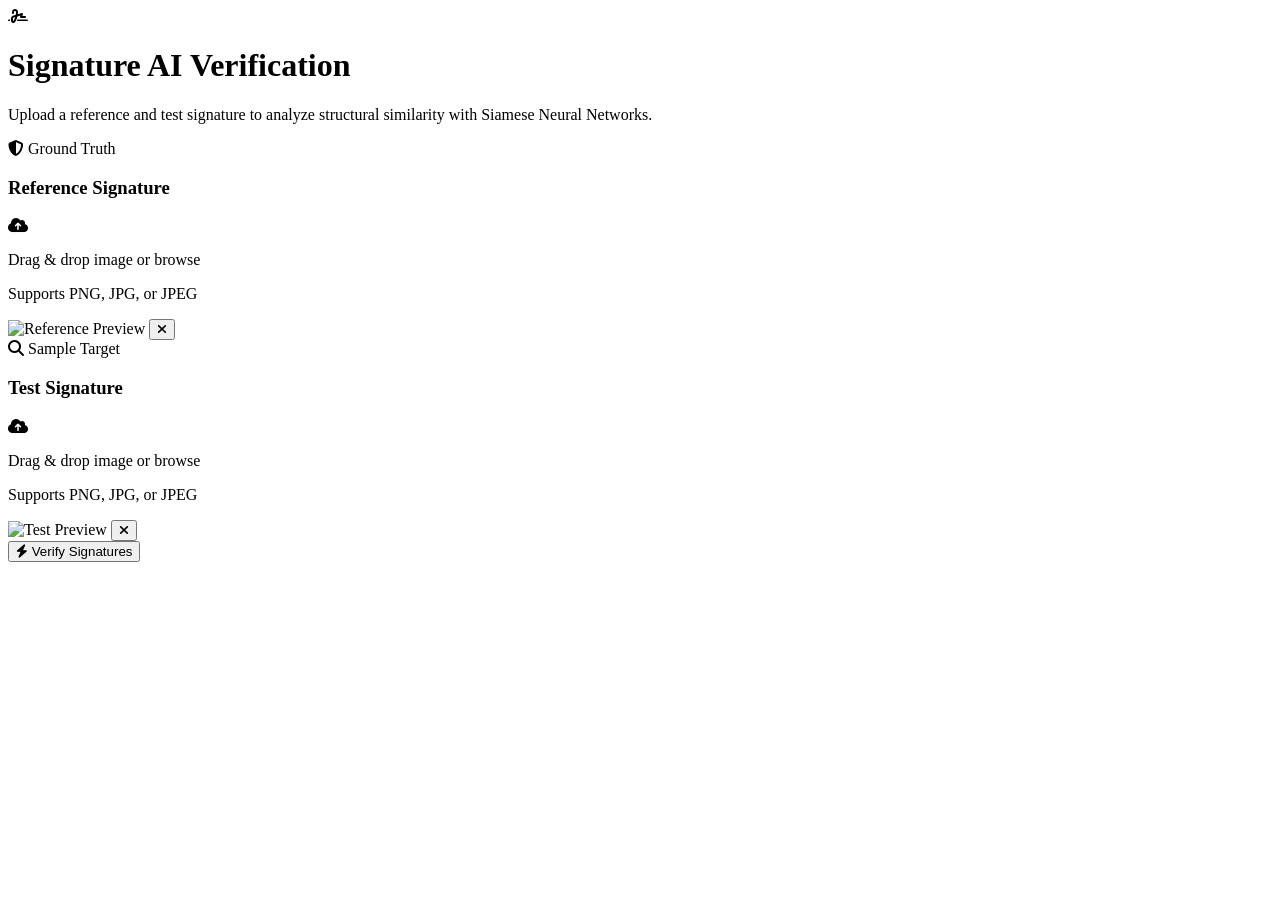
==== Templates/index.html @ 39251b21 "Initial clean commit without large model files" ====
<!DOCTYPE html>
<html lang="en">
<head>
    <meta charset="UTF-8">
    <meta name="viewport" content="width=device-width, initial-scale=1.0">
    <title>Signature Verification System</title>
    <!-- Modern Font: Plus Jakarta Sans -->
    <link href="https://fonts.googleapis.com/css2?family=Plus+Jakarta+Sans:wght@300;400;500;600;700&display=swap" rel="stylesheet">
    <!-- FontAwesome Icons -->
    <link rel="stylesheet" href="https://cdnjs.cloudflare.com/ajax/libs/font-awesome/6.4.0/css/all.min.css">
    <link rel="stylesheet" href="{{ url_for('static', filename='css/style.css') }}">
</head>
<body>
    <div class="bg-glow glow-1"></div>
    <div class="bg-glow glow-2"></div>

    <div class="container">
        <header class="app-header">
            <div class="logo-icon">
                <i class="fa-solid fa-signature"></i>
            </div>
            <h1>Signature AI Verification</h1>
            <p>Upload a reference and test signature to analyze structural similarity with Siamese Neural Networks.</p>
        </header>

        <form action="/verify" method="POST" enctype="multipart/form-data" class="upload-form" id="verifyForm">
            <div class="upload-grid">
                
                <!-- Box 1: Reference Signature -->
                <div class="upload-card">
                    <div class="card-header">
                        <span class="badge blue"><i class="fa-solid fa-shield-halved"></i> Ground Truth</span>
                        <h3>Reference Signature</h3>
                    </div>
                    <div class="drop-zone" id="dropRef">
                        <input type="file" id="refImg" name="ref_img" accept="image/*" required hidden>
                        <div class="drop-content" id="contentRef">
                            <i class="fa-solid fa-cloud-arrow-up upload-icon"></i>
                            <p class="primary-text">Drag & drop image or <span>browse</span></p>
                            <p class="secondary-text">Supports PNG, JPG, or JPEG</p>
                        </div>
                        <div class="preview-wrapper hidden" id="wrapperRef">
                            <img id="prevRef" class="preview-img" alt="Reference Preview">
                            <button type="button" class="btn-remove" onclick="removeImage(event, 'refImg', 'contentRef', 'wrapperRef')">
                                <i class="fa-solid fa-xmark"></i>
                            </button>
                        </div>
                    </div>
                </div>

                <!-- Box 2: Test Signature -->
                <div class="upload-card">
                    <div class="card-header">
                        <span class="badge purple"><i class="fa-solid fa-magnifying-glass"></i> Sample Target</span>
                        <h3>Test Signature</h3>
                    </div>
                    <div class="drop-zone" id="dropTest">
                        <input type="file" id="testImg" name="test_img" accept="image/*" required hidden>
                        <div class="drop-content" id="contentTest">
                            <i class="fa-solid fa-cloud-arrow-up upload-icon"></i>
                            <p class="primary-text">Drag & drop image or <span>browse</span></p>
                            <p class="secondary-text">Supports PNG, JPG, or JPEG</p>
                        </div>
                        <div class="preview-wrapper hidden" id="wrapperTest">
                            <img id="prevTest" class="preview-img" alt="Test Preview">
                            <button type="button" class="btn-remove" onclick="removeImage(event, 'testImg', 'contentTest', 'wrapperTest')">
                                <i class="fa-solid fa-xmark"></i>
                            </button>
                        </div>
                    </div>
                </div>

            </div>

            <div class="action-section">
                <button type="submit" class="btn-submit" id="submitBtn">
                    <span><i class="fa-solid fa-bolt"></i> Verify Signatures</span>
                </button>
            </div>
        </form>
    </div>

    <script>
        function setupInteractiveDrop(dropId, inputId, contentId, wrapperId, previewId) {
            const dropZone = document.getElementById(dropId);
            const input = document.getElementById(inputId);
            const content = document.getElementById(contentId);
            const wrapper = document.getElementById(wrapperId);
            const preview = document.getElementById(previewId);

            dropZone.addEventListener('click', () => input.click());

            ['dragenter', 'dragover'].forEach(eventName => {
                dropZone.addEventListener(eventName, (e) => {
                    e.preventDefault();
                    dropZone.classList.add('drag-active');
                });
            });

            ['dragleave', 'drop'].forEach(eventName => {
                dropZone.addEventListener(eventName, (e) => {
                    e.preventDefault();
                    dropZone.classList.remove('drag-active');
                });
            });

            dropZone.addEventListener('drop', (e) => {
                const dt = e.dataTransfer;
                const files = dt.files;
                if (files.length) {
                    input.files = files;
                    handleFileSelect(files[0], content, wrapper, preview);
                }
            });

            input.addEventListener('change', (e) => {
                if (e.target.files.length) {
                    handleFileSelect(e.target.files[0], content, wrapper, preview);
                }
            });
        }

        function handleFileSelect(file, content, wrapper, preview) {
            const reader = new FileReader();
            reader.onload = (e) => {
                preview.src = e.target.result;
                content.classList.add('hidden');
                wrapper.classList.remove('hidden');
            };
            reader.readAsDataURL(file);
        }

        function removeImage(event, inputId, contentId, wrapperId) {
            event.stopPropagation();
            document.getElementById(inputId).value = '';
            document.getElementById(contentId).classList.remove('hidden');
            document.getElementById(wrapperId).classList.add('hidden');
        }

        setupInteractiveDrop('dropRef', 'refImg', 'contentRef', 'wrapperRef', 'prevRef');
        setupInteractiveDrop('dropTest', 'testImg', 'contentTest', 'wrapperTest', 'prevTest');

        document.getElementById('verifyForm').addEventListener('submit', function() {
            const btn = document.getElementById('submitBtn');
            btn.innerHTML = '<span><i class="fa-solid fa-spinner fa-spin"></i> Processing Neural Embeddings...</span>';
            btn.classList.add('loading');
        });
    </script>
</body>
</html>
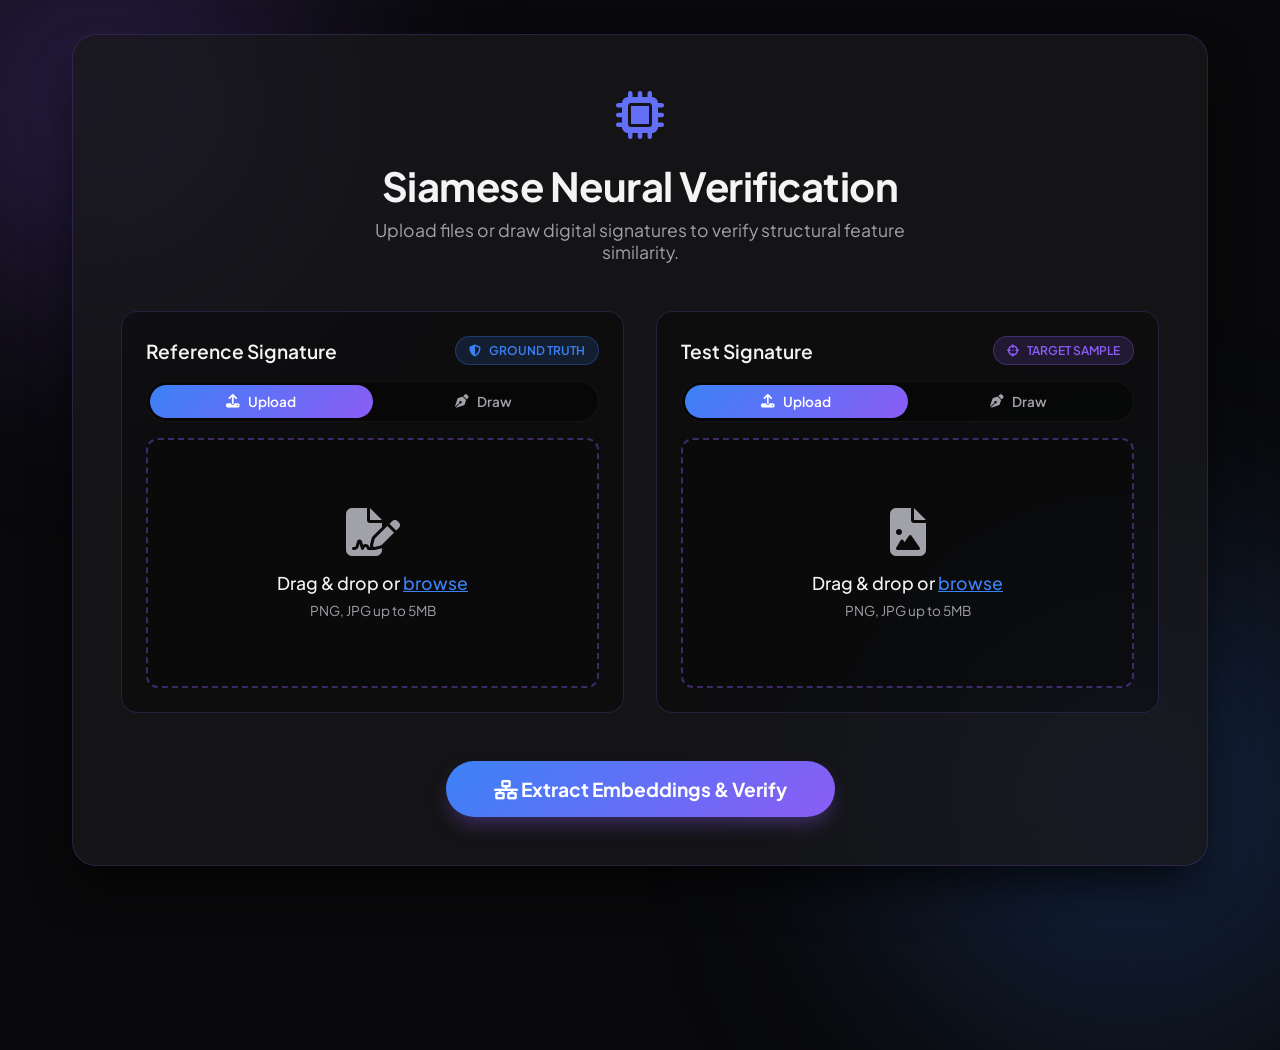
==== commit b354ec84: "Enhance verification result page and backend processing - Updated result page title and integrated P" ====
--- a/Templates/index.html
+++ b/Templates/index.html
@@ -3,84 +3,519 @@
 <head>
     <meta charset="UTF-8">
     <meta name="viewport" content="width=device-width, initial-scale=1.0">
-    <title>Signature Verification System</title>
+    <title>Siamese Signature AI</title>
+    
     <!-- Modern Font: Plus Jakarta Sans -->
+    <link rel="preconnect" href="https://fonts.googleapis.com">
+    <link rel="preconnect" href="https://fonts.gstatic.com" crossorigin>
     <link href="https://fonts.googleapis.com/css2?family=Plus+Jakarta+Sans:wght@300;400;500;600;700&display=swap" rel="stylesheet">
+    
     <!-- FontAwesome Icons -->
     <link rel="stylesheet" href="https://cdnjs.cloudflare.com/ajax/libs/font-awesome/6.4.0/css/all.min.css">
-    <link rel="stylesheet" href="{{ url_for('static', filename='css/style.css') }}">
+
+    <style>
+        :root {
+            --bg-color: #09090b;         
+            --panel-bg: rgba(24, 24, 27, 0.75); 
+            --border-color: rgba(139, 92, 246, 0.2); 
+            --text-main: #f4f4f5;
+            --text-muted: #a1a1aa;
+            --accent-blue: #3b82f6;      
+            --accent-purple: #8b5cf6;    
+            --success: #10b981;          
+            --danger: #ef4444;           
+        }
+
+        * {
+            margin: 0;
+            padding: 0;
+            box-sizing: border-box;
+            font-family: 'Plus Jakarta Sans', sans-serif;
+        }
+
+        body {
+            background-color: var(--bg-color);
+            color: var(--text-main);
+            min-height: 100vh;
+            display: flex;
+            align-items: center;
+            justify-content: center;
+            overflow-x: hidden;
+            position: relative;
+            padding: 2rem 0;
+        }
+
+        /* Animated Background Orbs */
+        .bg-glow {
+            position: absolute;
+            border-radius: 50%;
+            filter: blur(120px);
+            z-index: -1;
+            animation: float 10s infinite alternate;
+        }
+
+        .glow-1 {
+            width: 400px;
+            height: 400px;
+            background: rgba(139, 92, 246, 0.25);
+            top: -100px;
+            left: -100px;
+        }
+
+        .glow-2 {
+            width: 500px;
+            height: 500px;
+            background: rgba(59, 130, 246, 0.2);
+            bottom: -150px;
+            right: -100px;
+            animation-delay: -5s;
+        }
+
+        @keyframes float {
+            0% { transform: translate(0, 0); }
+            100% { transform: translate(50px, 50px); }
+        }
+
+        .container {
+            width: 100%;
+            max-width: 1200px;
+            padding: 0 2rem;
+            z-index: 1;
+        }
+
+        .app-wrapper {
+            background: var(--panel-bg);
+            backdrop-filter: blur(20px);
+            -webkit-backdrop-filter: blur(20px);
+            border: 1px solid var(--border-color);
+            border-radius: 24px;
+            padding: 3rem;
+            box-shadow: 0 25px 50px -12px rgba(0, 0, 0, 0.8);
+        }
+
+        .app-header {
+            text-align: center;
+            margin-bottom: 3rem;
+        }
+
+        .logo-icon {
+            font-size: 3rem;
+            background: linear-gradient(135deg, var(--accent-blue), var(--accent-purple));
+            -webkit-background-clip: text;
+            -webkit-text-fill-color: transparent;
+            margin-bottom: 1rem;
+        }
+
+        .app-header h1 {
+            font-size: 2.5rem;
+            font-weight: 700;
+            letter-spacing: -0.5px;
+            margin-bottom: 0.5rem;
+        }
+
+        .app-header p {
+            color: var(--text-muted);
+            font-size: 1.1rem;
+            max-width: 600px;
+            margin: 0 auto;
+        }
+
+        .upload-grid {
+            display: grid;
+            grid-template-columns: 1fr 1fr;
+            gap: 2rem;
+            margin-bottom: 3rem;
+        }
+
+        .upload-card {
+            background: rgba(0, 0, 0, 0.3);
+            border: 1px solid var(--border-color);
+            border-radius: 16px;
+            padding: 1.5rem;
+        }
+
+        .card-header {
+            display: flex;
+            align-items: center;
+            justify-content: space-between;
+            margin-bottom: 1rem;
+        }
+
+        .card-header h3 {
+            font-size: 1.2rem;
+            font-weight: 600;
+        }
+
+        /* Input Switcher Tabs */
+        .tab-switcher {
+            display: flex;
+            background: rgba(0, 0, 0, 0.4);
+            border: 1px solid rgba(255, 255, 255, 0.05);
+            border-radius: 30px;
+            padding: 3px;
+            margin-bottom: 1rem;
+        }
+
+        .tab-btn {
+            flex: 1;
+            background: transparent;
+            border: none;
+            color: var(--text-muted);
+            padding: 0.5rem;
+            font-size: 0.85rem;
+            font-weight: 600;
+            border-radius: 20px;
+            cursor: pointer;
+            transition: all 0.3s ease;
+            display: flex;
+            align-items: center;
+            justify-content: center;
+            gap: 0.5rem;
+        }
+
+        .tab-btn.active {
+            background: linear-gradient(135deg, var(--accent-blue), var(--accent-purple));
+            color: #ffffff;
+        }
+
+        .badge {
+            font-size: 0.75rem;
+            font-weight: 600;
+            padding: 0.4rem 0.8rem;
+            border-radius: 20px;
+            display: flex;
+            align-items: center;
+            gap: 0.5rem;
+            text-transform: uppercase;
+        }
+
+        .badge.blue {
+            background: rgba(59, 130, 246, 0.15);
+            color: var(--accent-blue);
+            border: 1px solid rgba(59, 130, 246, 0.3);
+        }
+
+        .badge.purple {
+            background: rgba(139, 92, 246, 0.15);
+            color: var(--accent-purple);
+            border: 1px solid rgba(139, 92, 246, 0.3);
+        }
+
+        /* Drag & Drop Zone */
+        .drop-zone {
+            border: 2px dashed rgba(139, 92, 246, 0.4);
+            border-radius: 12px;
+            height: 250px;
+            display: flex;
+            align-items: center;
+            justify-content: center;
+            text-align: center;
+            cursor: pointer;
+            transition: all 0.3s ease;
+            position: relative;
+            overflow: hidden;
+            background: rgba(0, 0, 0, 0.25);
+        }
+
+        .drop-zone:hover, .drop-zone.drag-active {
+            border-color: var(--accent-blue);
+            background: rgba(59, 130, 246, 0.05);
+        }
+
+        .drop-content {
+            padding: 2rem;
+        }
+
+        .upload-icon {
+            font-size: 3rem;
+            color: var(--text-muted);
+            margin-bottom: 1rem;
+        }
+
+        .primary-text {
+            font-size: 1.1rem;
+            font-weight: 500;
+            margin-bottom: 0.5rem;
+        }
+
+        .primary-text span {
+            color: var(--accent-blue);
+            text-decoration: underline;
+        }
+
+        .secondary-text {
+            font-size: 0.85rem;
+            color: var(--text-muted);
+        }
+
+        .preview-wrapper {
+            width: 100%;
+            height: 100%;
+            position: absolute;
+            top: 0;
+            left: 0;
+            background: rgba(24, 24, 27, 0.95);
+            display: flex;
+            align-items: center;
+            justify-content: center;
+            padding: 1rem;
+        }
+
+        .preview-img {
+            max-width: 100%;
+            max-height: 100%;
+            object-fit: contain;
+            border-radius: 8px;
+            filter: invert(0.9);
+        }
+
+        /* Drawing Canvas Section */
+        .canvas-container {
+            position: relative;
+            height: 250px;
+            border-radius: 12px;
+            overflow: hidden;
+            border: 1px solid var(--border-color);
+            background: #ffffff;
+        }
+
+        canvas {
+            width: 100%;
+            height: 100%;
+            cursor: crosshair;
+            touch-action: none;
+        }
+
+        .canvas-controls {
+            position: absolute;
+            bottom: 10px;
+            right: 10px;
+        }
+
+        .btn-clear {
+            background: rgba(239, 68, 68, 0.85);
+            color: white;
+            border: none;
+            padding: 0.4rem 0.8rem;
+            border-radius: 20px;
+            font-size: 0.75rem;
+            font-weight: 600;
+            cursor: pointer;
+            transition: all 0.2s ease;
+        }
+
+        .btn-clear:hover {
+            background: #ef4444;
+        }
+
+        .btn-remove {
+            position: absolute;
+            top: 10px;
+            right: 10px;
+            background: rgba(239, 68, 68, 0.2);
+            color: #f87171;
+            border: 1px solid rgba(239, 68, 68, 0.4);
+            width: 32px;
+            height: 32px;
+            border-radius: 50%;
+            display: flex;
+            align-items: center;
+            justify-content: center;
+            cursor: pointer;
+        }
+
+        .btn-remove:hover {
+            background: #ef4444;
+            color: white;
+        }
+
+        .action-section {
+            display: flex;
+            justify-content: center;
+        }
+
+        .btn-submit {
+            background: linear-gradient(135deg, var(--accent-blue), var(--accent-purple));
+            color: #ffffff;
+            border: none;
+            padding: 1rem 3rem;
+            font-size: 1.2rem;
+            font-weight: 700;
+            border-radius: 30px;
+            cursor: pointer;
+            display: flex;
+            align-items: center;
+            gap: 0.75rem;
+            transition: all 0.3s ease;
+            box-shadow: 0 10px 20px -5px rgba(139, 92, 246, 0.4);
+        }
+
+        .btn-submit:hover {
+            transform: translateY(-2px);
+            box-shadow: 0 15px 25px -5px rgba(139, 92, 246, 0.6);
+        }
+
+        .hidden {
+            display: none !important;
+        }
+
+        @media (max-width: 768px) {
+            .upload-grid {
+                grid-template-columns: 1fr;
+            }
+            .app-wrapper {
+                padding: 2rem 1.5rem;
+            }
+        }
+    </style>
 </head>
 <body>
     <div class="bg-glow glow-1"></div>
     <div class="bg-glow glow-2"></div>
 
     <div class="container">
-        <header class="app-header">
-            <div class="logo-icon">
-                <i class="fa-solid fa-signature"></i>
-            </div>
-            <h1>Signature AI Verification</h1>
-            <p>Upload a reference and test signature to analyze structural similarity with Siamese Neural Networks.</p>
-        </header>
-
-        <form action="/verify" method="POST" enctype="multipart/form-data" class="upload-form" id="verifyForm">
-            <div class="upload-grid">
+        <div class="app-wrapper">
+            <header class="app-header">
+                <div class="logo-icon">
+                    <i class="fa-solid fa-microchip"></i>
+                </div>
+                <h1>Siamese Neural Verification</h1>
+                <p>Upload files or draw digital signatures to verify structural feature similarity.</p>
+            </header>
+
+            <form action="/verify" method="POST" enctype="multipart/form-data" id="verifyForm">
                 
-                <!-- Box 1: Reference Signature -->
-                <div class="upload-card">
-                    <div class="card-header">
-                        <span class="badge blue"><i class="fa-solid fa-shield-halved"></i> Ground Truth</span>
-                        <h3>Reference Signature</h3>
+                <!-- Hidden inputs for canvas Base64 strings -->
+                <input type="hidden" name="ref_draw_data" id="refDrawData">
+                <input type="hidden" name="test_draw_data" id="testDrawData">
+                <input type="hidden" name="ref_mode" id="refMode" value="file">
+                <input type="hidden" name="test_mode" id="testMode" value="file">
+
+                <div class="upload-grid">
+                    
+                    <!-- Box 1: Reference Signature -->
+                    <div class="upload-card">
+                        <div class="card-header">
+                            <h3>Reference Signature</h3>
+                            <span class="badge blue"><i class="fa-solid fa-shield-halved"></i> Ground Truth</span>
+                        </div>
+
+                        <!-- Mode Switcher -->
+                        <div class="tab-switcher">
+                            <button type="button" class="tab-btn active" onclick="switchMode('ref', 'file')">
+                                <i class="fa-solid fa-upload"></i> Upload
+                            </button>
+                            <button type="button" class="tab-btn" onclick="switchMode('ref', 'draw')">
+                                <i class="fa-solid fa-pen-nib"></i> Draw
+                            </button>
+                        </div>
+
+                        <!-- File Input Panel -->
+                        <div class="drop-zone" id="dropRef">
+                            <input type="file" id="refImg" name="ref_img" accept="image/*" hidden>
+                            <div class="drop-content" id="contentRef">
+                                <i class="fa-solid fa-file-signature upload-icon"></i>
+                                <p class="primary-text">Drag & drop or <span>browse</span></p>
+                                <p class="secondary-text">PNG, JPG up to 5MB</p>
+                            </div>
+                            <div class="preview-wrapper hidden" id="wrapperRef">
+                                <img id="prevRef" class="preview-img" alt="Reference Preview">
+                                <button type="button" class="btn-remove" onclick="removeImage(event, 'refImg', 'contentRef', 'wrapperRef')">
+                                    <i class="fa-solid fa-xmark"></i>
+                                </button>
+                            </div>
+                        </div>
+
+                        <!-- Canvas Drawing Panel -->
+                        <div class="canvas-container hidden" id="canvasBoxRef">
+                            <canvas id="canvasRef"></canvas>
+                            <div class="canvas-controls">
+                                <button type="button" class="btn-clear" onclick="clearCanvas('canvasRef')">
+                                    <i class="fa-solid fa-eraser"></i> Clear
+                                </button>
+                            </div>
+                        </div>
                     </div>
-                    <div class="drop-zone" id="dropRef">
-                        <input type="file" id="refImg" name="ref_img" accept="image/*" required hidden>
-                        <div class="drop-content" id="contentRef">
-                            <i class="fa-solid fa-cloud-arrow-up upload-icon"></i>
-                            <p class="primary-text">Drag & drop image or <span>browse</span></p>
-                            <p class="secondary-text">Supports PNG, JPG, or JPEG</p>
-                        </div>
-                        <div class="preview-wrapper hidden" id="wrapperRef">
-                            <img id="prevRef" class="preview-img" alt="Reference Preview">
-                            <button type="button" class="btn-remove" onclick="removeImage(event, 'refImg', 'contentRef', 'wrapperRef')">
-                                <i class="fa-solid fa-xmark"></i>
+
+                    <!-- Box 2: Test Signature -->
+                    <div class="upload-card">
+                        <div class="card-header">
+                            <h3>Test Signature</h3>
+                            <span class="badge purple"><i class="fa-solid fa-crosshairs"></i> Target Sample</span>
+                        </div>
+
+                        <!-- Mode Switcher -->
+                        <div class="tab-switcher">
+                            <button type="button" class="tab-btn active" onclick="switchMode('test', 'file')">
+                                <i class="fa-solid fa-upload"></i> Upload
                             </button>
+                            <button type="button" class="tab-btn" onclick="switchMode('test', 'draw')">
+                                <i class="fa-solid fa-pen-nib"></i> Draw
+                            </button>
+                        </div>
+
+                        <!-- File Input Panel -->
+                        <div class="drop-zone" id="dropTest">
+                            <input type="file" id="testImg" name="test_img" accept="image/*" hidden>
+                            <div class="drop-content" id="contentTest">
+                                <i class="fa-solid fa-file-image upload-icon"></i>
+                                <p class="primary-text">Drag & drop or <span>browse</span></p>
+                                <p class="secondary-text">PNG, JPG up to 5MB</p>
+                            </div>
+                            <div class="preview-wrapper hidden" id="wrapperTest">
+                                <img id="prevTest" class="preview-img" alt="Test Preview">
+                                <button type="button" class="btn-remove" onclick="removeImage(event, 'testImg', 'contentTest', 'wrapperTest')">
+                                    <i class="fa-solid fa-xmark"></i>
+                                </button>
+                            </div>
+                        </div>
+
+                        <!-- Canvas Drawing Panel -->
+                        <div class="canvas-container hidden" id="canvasBoxTest">
+                            <canvas id="canvasTest"></canvas>
+                            <div class="canvas-controls">
+                                <button type="button" class="btn-clear" onclick="clearCanvas('canvasTest')">
+                                    <i class="fa-solid fa-eraser"></i> Clear
+                                </button>
+                            </div>
                         </div>
                     </div>
+
                 </div>
 
-                <!-- Box 2: Test Signature -->
-                <div class="upload-card">
-                    <div class="card-header">
-                        <span class="badge purple"><i class="fa-solid fa-magnifying-glass"></i> Sample Target</span>
-                        <h3>Test Signature</h3>
-                    </div>
-                    <div class="drop-zone" id="dropTest">
-                        <input type="file" id="testImg" name="test_img" accept="image/*" required hidden>
-                        <div class="drop-content" id="contentTest">
-                            <i class="fa-solid fa-cloud-arrow-up upload-icon"></i>
-                            <p class="primary-text">Drag & drop image or <span>browse</span></p>
-                            <p class="secondary-text">Supports PNG, JPG, or JPEG</p>
-                        </div>
-                        <div class="preview-wrapper hidden" id="wrapperTest">
-                            <img id="prevTest" class="preview-img" alt="Test Preview">
-                            <button type="button" class="btn-remove" onclick="removeImage(event, 'testImg', 'contentTest', 'wrapperTest')">
-                                <i class="fa-solid fa-xmark"></i>
-                            </button>
-                        </div>
-                    </div>
+                <div class="action-section">
+                    <button type="submit" class="btn-submit" id="submitBtn">
+                        <span><i class="fa-solid fa-network-wired"></i> Extract Embeddings & Verify</span>
+                    </button>
                 </div>
-
-            </div>
-
-            <div class="action-section">
-                <button type="submit" class="btn-submit" id="submitBtn">
-                    <span><i class="fa-solid fa-bolt"></i> Verify Signatures</span>
-                </button>
-            </div>
-        </form>
+            </form>
+        </div>
     </div>
 
     <script>
+        // Tab Switcher (Upload vs Draw)
+        function switchMode(target, mode) {
+            const dropZone = document.getElementById(target === 'ref' ? 'dropRef' : 'dropTest');
+            const canvasBox = document.getElementById(target === 'ref' ? 'canvasBoxRef' : 'canvasBoxTest');
+            const modeInput = document.getElementById(target === 'ref' ? 'refMode' : 'testMode');
+            const btns = event.target.closest('.tab-switcher').querySelectorAll('.tab-btn');
+
+            btns.forEach(b => b.classList.remove('active'));
+            event.target.closest('.tab-btn').classList.add('active');
+
+            modeInput.value = mode;
+
+            if (mode === 'draw') {
+                dropZone.classList.add('hidden');
+                canvasBox.classList.remove('hidden');
+                initCanvas(target === 'ref' ? 'canvasRef' : 'canvasTest');
+            } else {
+                dropZone.classList.remove('hidden');
+                canvasBox.classList.add('hidden');
+            }
+        }
+
+        // Setup File Uploads
         function setupInteractiveDrop(dropId, inputId, contentId, wrapperId, previewId) {
             const dropZone = document.getElementById(dropId);
             const input = document.getElementById(inputId);
@@ -88,25 +523,27 @@
             const wrapper = document.getElementById(wrapperId);
             const preview = document.getElementById(previewId);
 
-            dropZone.addEventListener('click', () => input.click());
-
-            ['dragenter', 'dragover'].forEach(eventName => {
-                dropZone.addEventListener(eventName, (e) => {
+            dropZone.addEventListener('click', (e) => {
+                if(e.target.closest('.btn-remove')) return;
+                input.click();
+            });
+
+            ['dragenter', 'dragover'].forEach(evt => {
+                dropZone.addEventListener(evt, (e) => {
                     e.preventDefault();
                     dropZone.classList.add('drag-active');
                 });
             });
 
-            ['dragleave', 'drop'].forEach(eventName => {
-                dropZone.addEventListener(eventName, (e) => {
+            ['dragleave', 'drop'].forEach(evt => {
+                dropZone.addEventListener(evt, (e) => {
                     e.preventDefault();
                     dropZone.classList.remove('drag-active');
                 });
             });
 
             dropZone.addEventListener('drop', (e) => {
-                const dt = e.dataTransfer;
-                const files = dt.files;
+                const files = e.dataTransfer.files;
                 if (files.length) {
                     input.files = files;
                     handleFileSelect(files[0], content, wrapper, preview);
@@ -140,9 +577,94 @@
         setupInteractiveDrop('dropRef', 'refImg', 'contentRef', 'wrapperRef', 'prevRef');
         setupInteractiveDrop('dropTest', 'testImg', 'contentTest', 'wrapperTest', 'prevTest');
 
-        document.getElementById('verifyForm').addEventListener('submit', function() {
+        // Canvas Drawing Engine
+        const canvases = {};
+
+        function initCanvas(canvasId) {
+            if (canvases[canvasId]?.initialized) return;
+
+            const canvas = document.getElementById(canvasId);
+            const ctx = canvas.getContext('2d');
+            
+            // Set internal drawing dimensions
+            canvas.width = canvas.parentElement.clientWidth;
+            canvas.height = canvas.parentElement.clientHeight;
+
+            // Fill background with solid white for signature contrast
+            ctx.fillStyle = '#ffffff';
+            ctx.fillRect(0, 0, canvas.width, canvas.height);
+
+            ctx.lineWidth = 4;
+            ctx.lineCap = 'round';
+            ctx.lineJoin = 'round';
+            ctx.strokeStyle = '#000000'; // Dark stroke ink
+
+            let drawing = false;
+
+            function getPos(e) {
+                const rect = canvas.getBoundingClientRect();
+                const clientX = e.touches ? e.touches[0].clientX : e.clientX;
+                const clientY = e.touches ? e.touches[0].clientY : e.clientY;
+                return {
+                    x: clientX - rect.left,
+                    y: clientY - rect.top
+                };
+            }
+
+            function startDraw(e) {
+                drawing = true;
+                const pos = getPos(e);
+                ctx.beginPath();
+                ctx.moveTo(pos.x, pos.y);
+            }
+
+            function draw(e) {
+                if (!drawing) return;
+                e.preventDefault();
+                const pos = getPos(e);
+                ctx.lineTo(pos.x, pos.y);
+                ctx.stroke();
+            }
+
+            function stopDraw() {
+                drawing = false;
+            }
+
+            canvas.addEventListener('mousedown', startDraw);
+            canvas.addEventListener('mousemove', draw);
+            canvas.addEventListener('mouseup', stopDraw);
+            canvas.addEventListener('mouseleave', stopDraw);
+
+            canvas.addEventListener('touchstart', startDraw);
+            canvas.addEventListener('touchmove', draw);
+            canvas.addEventListener('touchend', stopDraw);
+
+            canvases[canvasId] = { canvas, ctx, initialized: true };
+        }
+
+        function clearCanvas(canvasId) {
+            const obj = canvases[canvasId];
+            if (obj) {
+                obj.ctx.fillStyle = '#ffffff';
+                obj.ctx.fillRect(0, 0, obj.canvas.width, obj.canvas.height);
+            }
+        }
+
+        // Form Submit Handler
+        document.getElementById('verifyForm').addEventListener('submit', function(e) {
+            const refMode = document.getElementById('refMode').value;
+            const testMode = document.getElementById('testMode').value;
+
+            // Save Canvas Base64 string if in draw mode
+            if (refMode === 'draw' && canvases['canvasRef']) {
+                document.getElementById('refDrawData').value = canvases['canvasRef'].canvas.toDataURL('image/png');
+            }
+            if (testMode === 'draw' && canvases['canvasTest']) {
+                document.getElementById('testDrawData').value = canvases['canvasTest'].canvas.toDataURL('image/png');
+            }
+
             const btn = document.getElementById('submitBtn');
-            btn.innerHTML = '<span><i class="fa-solid fa-spinner fa-spin"></i> Processing Neural Embeddings...</span>';
+            btn.innerHTML = '<span><i class="fa-solid fa-spinner fa-spin"></i> Processing Neural Layers...</span>';
             btn.classList.add('loading');
         });
     </script>
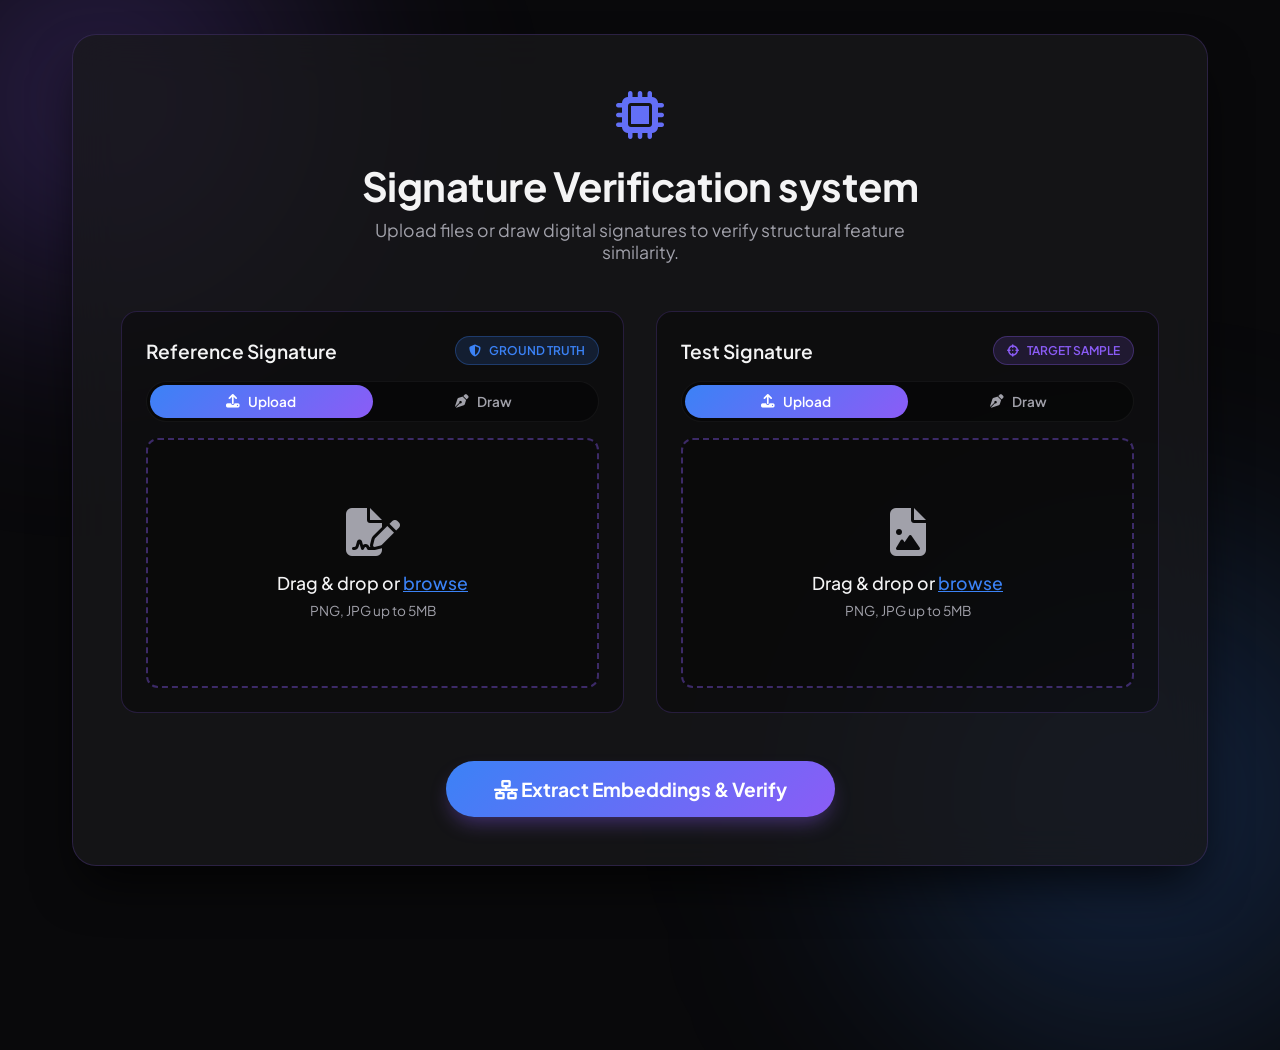
==== commit fcf6354c: "Refactor title and header in index.html; enhance image processing functions in app.py for improved s" ====
--- a/Templates/index.html
+++ b/Templates/index.html
@@ -3,7 +3,7 @@
 <head>
     <meta charset="UTF-8">
     <meta name="viewport" content="width=device-width, initial-scale=1.0">
-    <title>Siamese Signature AI</title>
+    <title>Signature Verification</title>
     
     <!-- Modern Font: Plus Jakarta Sans -->
     <link rel="preconnect" href="https://fonts.googleapis.com">
@@ -379,7 +379,7 @@
                 <div class="logo-icon">
                     <i class="fa-solid fa-microchip"></i>
                 </div>
-                <h1>Siamese Neural Verification</h1>
+                <h1>Signature Verification system</h1>
                 <p>Upload files or draw digital signatures to verify structural feature similarity.</p>
             </header>
 
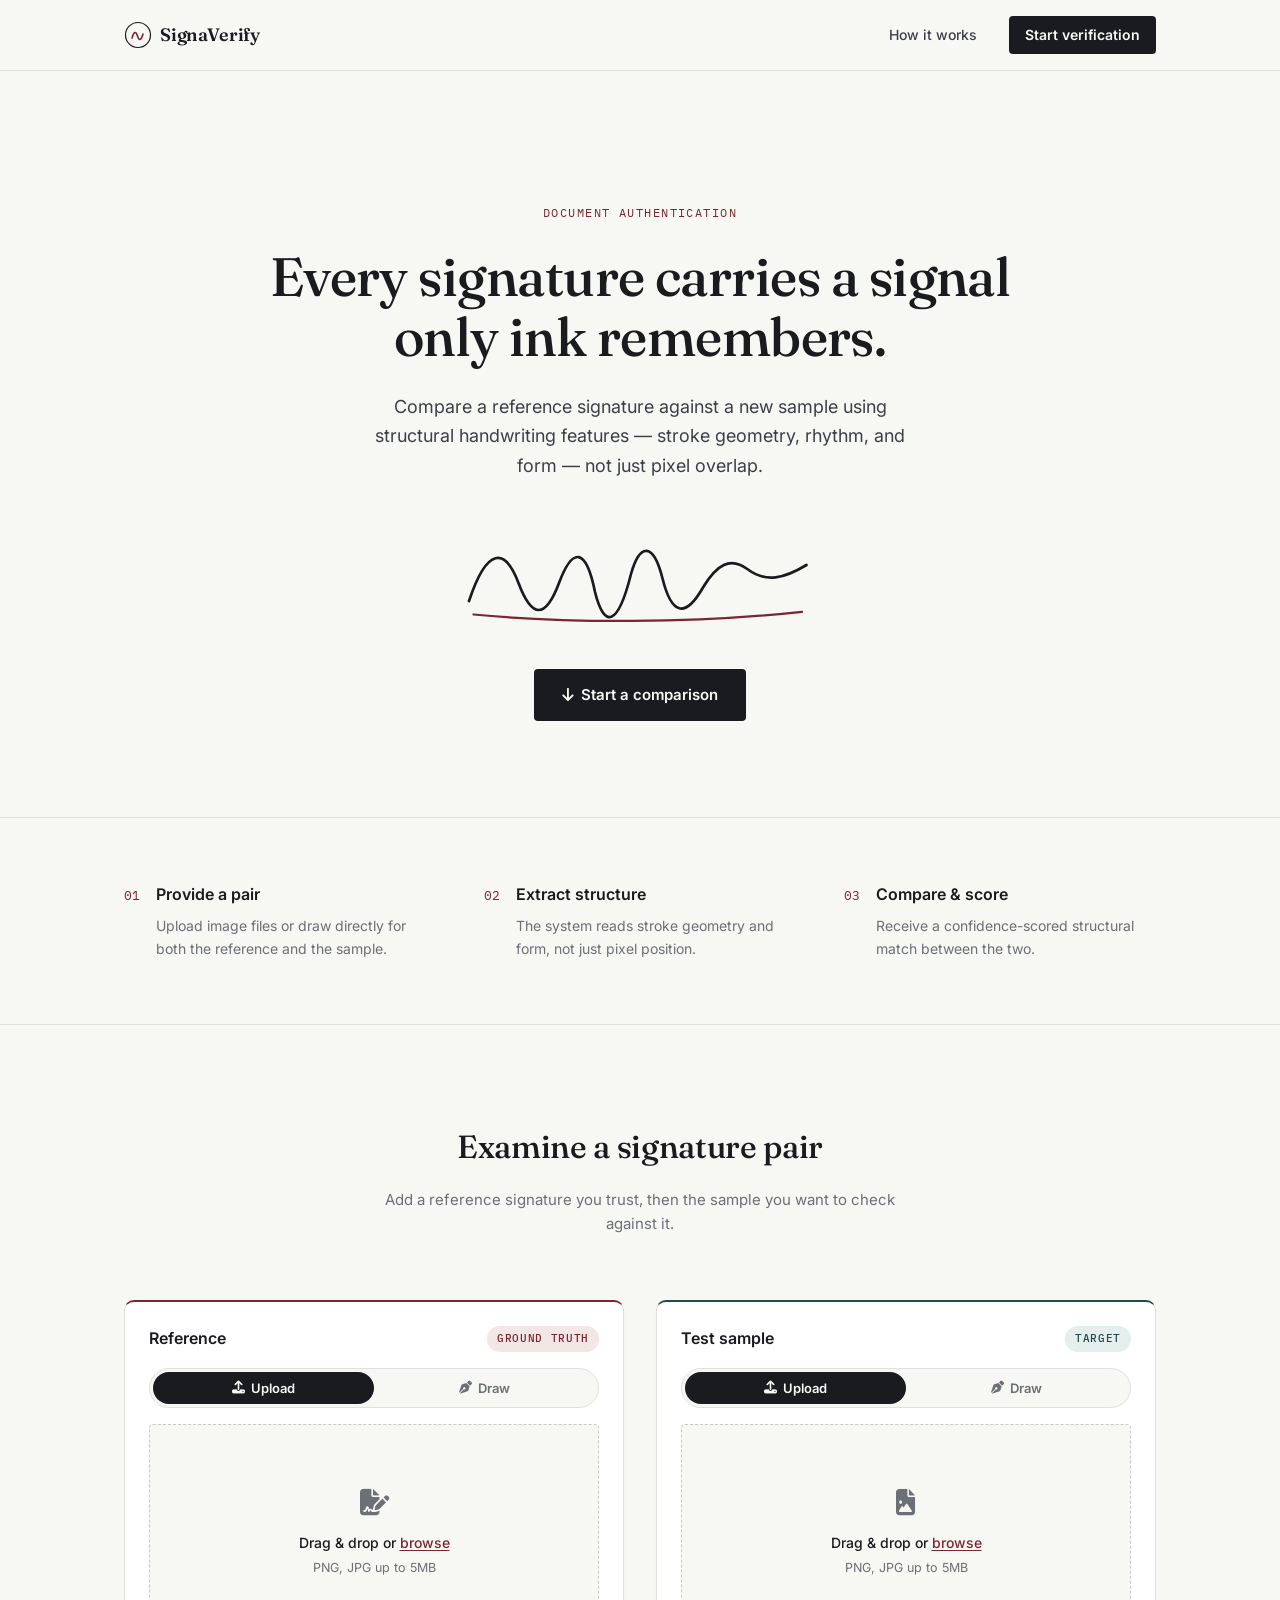
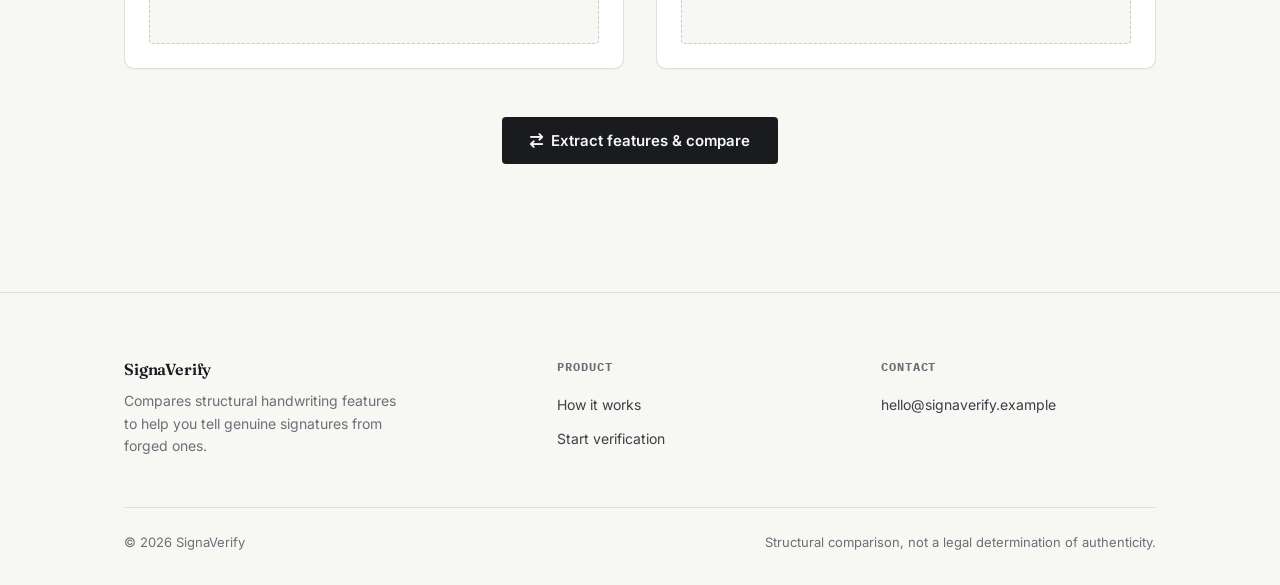
==== commit dd390004: "Refactor result page layout and styles for SignaVerify; update branding, metrics display, and compar" ====
--- a/Templates/index.html
+++ b/Templates/index.html
@@ -1,672 +1,851 @@
 <!DOCTYPE html>
 <html lang="en">
 <head>
-    <meta charset="UTF-8">
-    <meta name="viewport" content="width=device-width, initial-scale=1.0">
-    <title>Signature Verification</title>
-    
-    <!-- Modern Font: Plus Jakarta Sans -->
-    <link rel="preconnect" href="https://fonts.googleapis.com">
-    <link rel="preconnect" href="https://fonts.gstatic.com" crossorigin>
-    <link href="https://fonts.googleapis.com/css2?family=Plus+Jakarta+Sans:wght@300;400;500;600;700&display=swap" rel="stylesheet">
-    
-    <!-- FontAwesome Icons -->
-    <link rel="stylesheet" href="https://cdnjs.cloudflare.com/ajax/libs/font-awesome/6.4.0/css/all.min.css">
-
-    <style>
-        :root {
-            --bg-color: #09090b;         
-            --panel-bg: rgba(24, 24, 27, 0.75); 
-            --border-color: rgba(139, 92, 246, 0.2); 
-            --text-main: #f4f4f5;
-            --text-muted: #a1a1aa;
-            --accent-blue: #3b82f6;      
-            --accent-purple: #8b5cf6;    
-            --success: #10b981;          
-            --danger: #ef4444;           
-        }
-
-        * {
-            margin: 0;
-            padding: 0;
-            box-sizing: border-box;
-            font-family: 'Plus Jakarta Sans', sans-serif;
-        }
-
-        body {
-            background-color: var(--bg-color);
-            color: var(--text-main);
-            min-height: 100vh;
-            display: flex;
-            align-items: center;
-            justify-content: center;
-            overflow-x: hidden;
-            position: relative;
-            padding: 2rem 0;
-        }
-
-        /* Animated Background Orbs */
-        .bg-glow {
-            position: absolute;
-            border-radius: 50%;
-            filter: blur(120px);
-            z-index: -1;
-            animation: float 10s infinite alternate;
-        }
-
-        .glow-1 {
-            width: 400px;
-            height: 400px;
-            background: rgba(139, 92, 246, 0.25);
-            top: -100px;
-            left: -100px;
-        }
-
-        .glow-2 {
-            width: 500px;
-            height: 500px;
-            background: rgba(59, 130, 246, 0.2);
-            bottom: -150px;
-            right: -100px;
-            animation-delay: -5s;
-        }
-
-        @keyframes float {
-            0% { transform: translate(0, 0); }
-            100% { transform: translate(50px, 50px); }
-        }
-
-        .container {
-            width: 100%;
-            max-width: 1200px;
-            padding: 0 2rem;
-            z-index: 1;
-        }
-
-        .app-wrapper {
-            background: var(--panel-bg);
-            backdrop-filter: blur(20px);
-            -webkit-backdrop-filter: blur(20px);
-            border: 1px solid var(--border-color);
-            border-radius: 24px;
-            padding: 3rem;
-            box-shadow: 0 25px 50px -12px rgba(0, 0, 0, 0.8);
-        }
-
-        .app-header {
-            text-align: center;
-            margin-bottom: 3rem;
-        }
-
-        .logo-icon {
-            font-size: 3rem;
-            background: linear-gradient(135deg, var(--accent-blue), var(--accent-purple));
-            -webkit-background-clip: text;
-            -webkit-text-fill-color: transparent;
-            margin-bottom: 1rem;
-        }
-
-        .app-header h1 {
-            font-size: 2.5rem;
-            font-weight: 700;
-            letter-spacing: -0.5px;
-            margin-bottom: 0.5rem;
-        }
-
-        .app-header p {
-            color: var(--text-muted);
-            font-size: 1.1rem;
-            max-width: 600px;
-            margin: 0 auto;
-        }
-
-        .upload-grid {
-            display: grid;
-            grid-template-columns: 1fr 1fr;
-            gap: 2rem;
-            margin-bottom: 3rem;
-        }
-
-        .upload-card {
-            background: rgba(0, 0, 0, 0.3);
-            border: 1px solid var(--border-color);
-            border-radius: 16px;
-            padding: 1.5rem;
-        }
-
-        .card-header {
-            display: flex;
-            align-items: center;
-            justify-content: space-between;
-            margin-bottom: 1rem;
-        }
-
-        .card-header h3 {
-            font-size: 1.2rem;
-            font-weight: 600;
-        }
-
-        /* Input Switcher Tabs */
-        .tab-switcher {
-            display: flex;
-            background: rgba(0, 0, 0, 0.4);
-            border: 1px solid rgba(255, 255, 255, 0.05);
-            border-radius: 30px;
-            padding: 3px;
-            margin-bottom: 1rem;
-        }
-
-        .tab-btn {
-            flex: 1;
-            background: transparent;
-            border: none;
-            color: var(--text-muted);
-            padding: 0.5rem;
-            font-size: 0.85rem;
-            font-weight: 600;
-            border-radius: 20px;
-            cursor: pointer;
-            transition: all 0.3s ease;
-            display: flex;
-            align-items: center;
-            justify-content: center;
-            gap: 0.5rem;
-        }
-
-        .tab-btn.active {
-            background: linear-gradient(135deg, var(--accent-blue), var(--accent-purple));
-            color: #ffffff;
-        }
-
-        .badge {
-            font-size: 0.75rem;
-            font-weight: 600;
-            padding: 0.4rem 0.8rem;
-            border-radius: 20px;
-            display: flex;
-            align-items: center;
-            gap: 0.5rem;
-            text-transform: uppercase;
-        }
-
-        .badge.blue {
-            background: rgba(59, 130, 246, 0.15);
-            color: var(--accent-blue);
-            border: 1px solid rgba(59, 130, 246, 0.3);
-        }
-
-        .badge.purple {
-            background: rgba(139, 92, 246, 0.15);
-            color: var(--accent-purple);
-            border: 1px solid rgba(139, 92, 246, 0.3);
-        }
-
-        /* Drag & Drop Zone */
-        .drop-zone {
-            border: 2px dashed rgba(139, 92, 246, 0.4);
-            border-radius: 12px;
-            height: 250px;
-            display: flex;
-            align-items: center;
-            justify-content: center;
-            text-align: center;
-            cursor: pointer;
-            transition: all 0.3s ease;
-            position: relative;
-            overflow: hidden;
-            background: rgba(0, 0, 0, 0.25);
-        }
-
-        .drop-zone:hover, .drop-zone.drag-active {
-            border-color: var(--accent-blue);
-            background: rgba(59, 130, 246, 0.05);
-        }
-
-        .drop-content {
-            padding: 2rem;
-        }
-
-        .upload-icon {
-            font-size: 3rem;
-            color: var(--text-muted);
-            margin-bottom: 1rem;
-        }
-
-        .primary-text {
-            font-size: 1.1rem;
-            font-weight: 500;
-            margin-bottom: 0.5rem;
-        }
-
-        .primary-text span {
-            color: var(--accent-blue);
-            text-decoration: underline;
-        }
-
-        .secondary-text {
-            font-size: 0.85rem;
-            color: var(--text-muted);
-        }
-
-        .preview-wrapper {
-            width: 100%;
-            height: 100%;
-            position: absolute;
-            top: 0;
-            left: 0;
-            background: rgba(24, 24, 27, 0.95);
-            display: flex;
-            align-items: center;
-            justify-content: center;
-            padding: 1rem;
-        }
-
-        .preview-img {
-            max-width: 100%;
-            max-height: 100%;
-            object-fit: contain;
-            border-radius: 8px;
-            filter: invert(0.9);
-        }
-
-        /* Drawing Canvas Section */
-        .canvas-container {
-            position: relative;
-            height: 250px;
-            border-radius: 12px;
-            overflow: hidden;
-            border: 1px solid var(--border-color);
-            background: #ffffff;
-        }
-
-        canvas {
-            width: 100%;
-            height: 100%;
-            cursor: crosshair;
-            touch-action: none;
-        }
-
-        .canvas-controls {
-            position: absolute;
-            bottom: 10px;
-            right: 10px;
-        }
-
-        .btn-clear {
-            background: rgba(239, 68, 68, 0.85);
-            color: white;
-            border: none;
-            padding: 0.4rem 0.8rem;
-            border-radius: 20px;
-            font-size: 0.75rem;
-            font-weight: 600;
-            cursor: pointer;
-            transition: all 0.2s ease;
-        }
-
-        .btn-clear:hover {
-            background: #ef4444;
-        }
-
-        .btn-remove {
-            position: absolute;
-            top: 10px;
-            right: 10px;
-            background: rgba(239, 68, 68, 0.2);
-            color: #f87171;
-            border: 1px solid rgba(239, 68, 68, 0.4);
-            width: 32px;
-            height: 32px;
-            border-radius: 50%;
-            display: flex;
-            align-items: center;
-            justify-content: center;
-            cursor: pointer;
-        }
-
-        .btn-remove:hover {
-            background: #ef4444;
-            color: white;
-        }
-
-        .action-section {
-            display: flex;
-            justify-content: center;
-        }
-
-        .btn-submit {
-            background: linear-gradient(135deg, var(--accent-blue), var(--accent-purple));
-            color: #ffffff;
-            border: none;
-            padding: 1rem 3rem;
-            font-size: 1.2rem;
-            font-weight: 700;
-            border-radius: 30px;
-            cursor: pointer;
-            display: flex;
-            align-items: center;
-            gap: 0.75rem;
-            transition: all 0.3s ease;
-            box-shadow: 0 10px 20px -5px rgba(139, 92, 246, 0.4);
-        }
-
-        .btn-submit:hover {
-            transform: translateY(-2px);
-            box-shadow: 0 15px 25px -5px rgba(139, 92, 246, 0.6);
-        }
-
-        .hidden {
-            display: none !important;
-        }
-
-        @media (max-width: 768px) {
-            .upload-grid {
-                grid-template-columns: 1fr;
-            }
-            .app-wrapper {
-                padding: 2rem 1.5rem;
-            }
-        }
-    </style>
+<meta charset="UTF-8">
+<meta name="viewport" content="width=device-width, initial-scale=1.0">
+<title>SignaVerify — Signature Verification</title>
+<meta name="description" content="Compare a reference signature against a new sample using structural handwriting features.">
+
+<link rel="preconnect" href="https://fonts.googleapis.com">
+<link rel="preconnect" href="https://fonts.gstatic.com" crossorigin>
+<link href="https://fonts.googleapis.com/css2?family=Fraunces:opsz,wght@9..144,400;9..144,500;9..144,600&family=Inter:wght@400;500;600&family=IBM+Plex+Mono:wght@400;500&display=swap" rel="stylesheet">
+<link rel="stylesheet" href="https://cdnjs.cloudflare.com/ajax/libs/font-awesome/6.4.0/css/all.min.css">
+
+<style>
+  /* ---------------------------------------------------------------
+     Tokens
+  --------------------------------------------------------------- */
+  :root{
+    --paper:#f7f7f4;
+    --paper-raised:#ffffff;
+    --ink-900:#191b1f;
+    --ink-700:#3b3f46;
+    --ink-500:#6b6f76;
+    --line:#e1e0da;
+    --line-strong:#c9c8c1;
+    --seal:#7a2530;
+    --seal-soft:#f3e7e5;
+    --teal:#1f4b4b;
+    --teal-soft:#e4eeec;
+    --focus:#2451c4;
+
+    --font-display:'Fraunces', Georgia, serif;
+    --font-body:'Inter', -apple-system, BlinkMacSystemFont, sans-serif;
+    --font-mono:'IBM Plex Mono', ui-monospace, monospace;
+
+    --s-1:8px; --s-2:16px; --s-3:24px; --s-4:32px;
+    --s-6:48px; --s-8:64px; --s-12:96px; --s-16:128px;
+
+    --radius-sm:4px;
+    --radius-md:10px;
+    --radius-pill:999px;
+
+    --shadow-card:0 1px 2px rgba(25,27,31,0.04);
+    --shadow-raised:0 8px 24px rgba(25,27,31,0.08);
+
+    --ease:cubic-bezier(.4,0,.2,1);
+  }
+
+  *{ margin:0; padding:0; box-sizing:border-box; }
+
+  html{ scroll-behavior:smooth; }
+  @media (prefers-reduced-motion: reduce){
+    html{ scroll-behavior:auto; }
+    *,*::before,*::after{ animation-duration:0.001ms !important; animation-iteration-count:1 !important; transition-duration:0.001ms !important; }
+  }
+
+  body{
+    background:var(--paper);
+    color:var(--ink-900);
+    font-family:var(--font-body);
+    font-size:16px;
+    line-height:1.6;
+    -webkit-font-smoothing:antialiased;
+  }
+
+  img,svg{ display:block; max-width:100%; }
+
+  a{ color:inherit; }
+
+  .skip-link{
+    position:absolute; left:-999px; top:0;
+    background:var(--ink-900); color:var(--paper);
+    padding:var(--s-2) var(--s-3); z-index:100;
+    border-radius:var(--radius-sm);
+  }
+  .skip-link:focus{ left:var(--s-2); top:var(--s-2); }
+
+  :focus-visible{
+    outline:2px solid var(--focus);
+    outline-offset:2px;
+  }
+
+  .container{
+    width:100%;
+    max-width:1080px;
+    margin:0 auto;
+    padding:0 var(--s-3);
+  }
+
+  .hidden{ display:none !important; }
+
+  /* ---------------------------------------------------------------
+     Nav
+  --------------------------------------------------------------- */
+  .site-header{
+    position:sticky; top:0; z-index:20;
+    background:rgba(247,247,244,0.92);
+    backdrop-filter:none;
+    border-bottom:1px solid var(--line);
+  }
+  .nav{
+    display:flex; align-items:center; justify-content:space-between;
+    padding:var(--s-2) var(--s-3);
+    max-width:1080px; margin:0 auto;
+  }
+  .brand{
+    display:flex; align-items:center; gap:var(--s-1);
+    font-family:var(--font-display);
+    font-weight:600;
+    font-size:18px;
+    letter-spacing:-0.01em;
+    text-decoration:none;
+  }
+  .brand-mark{ width:28px; height:28px; flex-shrink:0; }
+  .nav-links{
+    display:flex; align-items:center; gap:var(--s-4);
+  }
+  .nav-link{
+    font-size:14px; font-weight:500; color:var(--ink-700);
+    text-decoration:none;
+  }
+  .nav-link:hover{ color:var(--ink-900); }
+  .nav-cta{
+    font-size:14px; font-weight:600;
+    padding:var(--s-1) var(--s-2);
+    background:var(--ink-900); color:var(--paper);
+    border-radius:var(--radius-sm);
+    text-decoration:none;
+    transition:background 0.2s var(--ease), transform 0.2s var(--ease);
+  }
+  .nav-cta:hover{ background:var(--seal); transform:translateY(-1px); }
+
+  @media (max-width:640px){
+    .nav-links a:not(.nav-cta){ display:none; }
+  }
+
+  /* ---------------------------------------------------------------
+     Hero
+  --------------------------------------------------------------- */
+  .hero{
+    padding:var(--s-16) var(--s-3) var(--s-12);
+    text-align:center;
+  }
+  .eyebrow{
+    display:inline-block;
+    font-family:var(--font-mono);
+    font-size:12px;
+    letter-spacing:0.12em;
+    text-transform:uppercase;
+    color:var(--seal);
+    margin-bottom:var(--s-3);
+  }
+  .hero h1{
+    font-family:var(--font-display);
+    font-weight:500;
+    font-size:clamp(32px, 5vw, 54px);
+    line-height:1.12;
+    letter-spacing:-0.01em;
+    max-width:820px;
+    margin:0 auto var(--s-3);
+  }
+  .hero-sub{
+    font-size:18px;
+    line-height:1.65;
+    color:var(--ink-700);
+    max-width:560px;
+    margin:0 auto var(--s-6);
+  }
+
+  .signature-mark{
+    width:min(360px, 80vw);
+    height:auto;
+    margin:0 auto var(--s-4);
+  }
+  .signature-mark path{
+    fill:none;
+    stroke:var(--ink-900);
+    stroke-width:3;
+    stroke-linecap:round;
+    stroke-linejoin:round;
+    stroke-dasharray:1000;
+    stroke-dashoffset:1000;
+    animation:draw-signature 1.8s var(--ease) 0.2s forwards;
+  }
+  .signature-mark path.flourish{
+    stroke:var(--seal);
+    stroke-width:2.5;
+    animation-delay:1.5s;
+    animation-duration:0.6s;
+  }
+  @keyframes draw-signature{
+    to{ stroke-dashoffset:0; }
+  }
+  @media (prefers-reduced-motion: reduce){
+    .signature-mark path{ animation:none; stroke-dashoffset:0; }
+  }
+
+  .btn-primary{
+    display:inline-flex; align-items:center; gap:var(--s-1);
+    background:var(--ink-900); color:var(--paper);
+    border:none;
+    padding:14px 28px;
+    font-family:var(--font-body);
+    font-size:15px; font-weight:600;
+    border-radius:var(--radius-sm);
+    cursor:pointer;
+    text-decoration:none;
+    transition:background 0.2s var(--ease), transform 0.15s var(--ease), box-shadow 0.2s var(--ease);
+  }
+  .btn-primary:hover{
+    background:var(--seal);
+    transform:translateY(-1px);
+    box-shadow:var(--shadow-raised);
+  }
+  .btn-primary:active{ transform:translateY(0); }
+  .btn-primary:disabled{ opacity:0.6; cursor:not-allowed; transform:none; }
+
+  /* ---------------------------------------------------------------
+     How it works
+  --------------------------------------------------------------- */
+  .how{
+    border-top:1px solid var(--line);
+    border-bottom:1px solid var(--line);
+    padding:var(--s-8) 0;
+  }
+  .how-grid{
+    display:grid;
+    grid-template-columns:repeat(3, 1fr);
+    gap:var(--s-6);
+  }
+  .how-step{ display:flex; gap:var(--s-2); }
+  .how-step .num{
+    font-family:var(--font-mono);
+    font-size:13px;
+    color:var(--seal);
+    padding-top:4px;
+    flex-shrink:0;
+  }
+  .how-step h3{
+    font-family:var(--font-body);
+    font-size:16px;
+    font-weight:600;
+    margin-bottom:var(--s-1);
+  }
+  .how-step p{
+    font-size:14px;
+    color:var(--ink-500);
+    line-height:1.6;
+  }
+  @media (max-width:800px){
+    .how-grid{ grid-template-columns:1fr; gap:var(--s-4); }
+  }
+
+  /* ---------------------------------------------------------------
+     Tool section
+  --------------------------------------------------------------- */
+  .tool{
+    padding:var(--s-12) 0 var(--s-16);
+  }
+  .tool-heading{
+    text-align:center;
+    max-width:520px;
+    margin:0 auto var(--s-8);
+  }
+  .tool-heading h2{
+    font-family:var(--font-display);
+    font-weight:500;
+    font-size:clamp(26px, 3vw, 32px);
+    margin-bottom:var(--s-2);
+    letter-spacing:-0.01em;
+  }
+  .tool-heading p{
+    color:var(--ink-500);
+    font-size:15px;
+  }
+
+  .upload-grid{
+    display:grid;
+    grid-template-columns:1fr 1fr;
+    gap:var(--s-4);
+    margin-bottom:var(--s-6);
+  }
+  @media (max-width:800px){
+    .upload-grid{ grid-template-columns:1fr; }
+  }
+
+  .upload-card{
+    background:var(--paper-raised);
+    border:1px solid var(--line);
+    border-radius:var(--radius-md);
+    padding:var(--s-3);
+    box-shadow:var(--shadow-card);
+    transition:box-shadow 0.2s var(--ease), border-color 0.2s var(--ease);
+  }
+  .upload-card:hover{ box-shadow:var(--shadow-raised); }
+  .upload-card.accent-seal{ border-top:2px solid var(--seal); }
+  .upload-card.accent-teal{ border-top:2px solid var(--teal); }
+
+  .card-header{
+    display:flex; align-items:center; justify-content:space-between;
+    margin-bottom:var(--s-2);
+  }
+  .card-header h3{
+    font-size:16px; font-weight:600;
+  }
+
+  .badge{
+    font-family:var(--font-mono);
+    font-size:11px;
+    font-weight:500;
+    letter-spacing:0.06em;
+    text-transform:uppercase;
+    padding:4px 10px;
+    border-radius:var(--radius-pill);
+  }
+  .badge.seal{ background:var(--seal-soft); color:var(--seal); }
+  .badge.teal{ background:var(--teal-soft); color:var(--teal); }
+
+  /* Tab switcher */
+  .tab-switcher{
+    display:flex;
+    background:var(--paper);
+    border:1px solid var(--line);
+    border-radius:var(--radius-pill);
+    padding:3px;
+    margin-bottom:var(--s-2);
+  }
+  .tab-btn{
+    flex:1;
+    background:transparent;
+    border:none;
+    color:var(--ink-500);
+    padding:8px 10px;
+    font-family:var(--font-body);
+    font-size:13px;
+    font-weight:600;
+    border-radius:var(--radius-pill);
+    cursor:pointer;
+    transition:background 0.2s var(--ease), color 0.2s var(--ease);
+    display:flex; align-items:center; justify-content:center; gap:6px;
+  }
+  .tab-btn.active{
+    background:var(--ink-900);
+    color:var(--paper);
+  }
+  .tab-btn:hover:not(.active){ color:var(--ink-900); }
+
+  /* Drop zone */
+  .drop-zone{
+    border:1.5px dashed var(--line-strong);
+    border-radius:var(--radius-sm);
+    height:220px;
+    display:flex; align-items:center; justify-content:center;
+    text-align:center;
+    cursor:pointer;
+    position:relative;
+    overflow:hidden;
+    background:var(--paper);
+    transition:border-color 0.2s var(--ease), background 0.2s var(--ease);
+  }
+  .drop-zone:hover, .drop-zone.drag-active{
+    border-color:var(--ink-900);
+    background:var(--paper-raised);
+  }
+  .drop-content{ padding:var(--s-3); }
+  .upload-icon{ font-size:26px; color:var(--ink-500); margin-bottom:var(--s-2); }
+  .primary-text{ font-size:14px; font-weight:500; margin-bottom:4px; color:var(--ink-900); }
+  .primary-text span{ color:var(--seal); text-decoration:underline; text-underline-offset:2px; }
+  .secondary-text{ font-size:12.5px; color:var(--ink-500); }
+
+  .preview-wrapper{
+    width:100%; height:100%; position:absolute; top:0; left:0;
+    background:var(--paper-raised);
+    display:flex; align-items:center; justify-content:center;
+    padding:var(--s-2);
+  }
+  .preview-img{ max-width:100%; max-height:100%; object-fit:contain; border-radius:var(--radius-sm); }
+
+  /* Canvas */
+  .canvas-container{
+    position:relative;
+    height:220px;
+    border-radius:var(--radius-sm);
+    overflow:hidden;
+    border:1px solid var(--line);
+    background:#ffffff;
+  }
+  canvas{ width:100%; height:100%; cursor:crosshair; touch-action:none; display:block; }
+  .canvas-controls{ position:absolute; bottom:10px; right:10px; }
+  .btn-clear{
+    background:var(--paper-raised);
+    color:var(--ink-700);
+    border:1px solid var(--line-strong);
+    padding:6px 12px;
+    border-radius:var(--radius-pill);
+    font-size:12px; font-weight:600;
+    cursor:pointer;
+    transition:background 0.2s var(--ease), color 0.2s var(--ease);
+  }
+  .btn-clear:hover{ background:var(--ink-900); color:var(--paper); border-color:var(--ink-900); }
+
+  .btn-remove{
+    position:absolute; top:10px; right:10px;
+    background:var(--paper-raised);
+    color:var(--seal);
+    border:1px solid var(--line-strong);
+    width:30px; height:30px;
+    border-radius:50%;
+    display:flex; align-items:center; justify-content:center;
+    cursor:pointer;
+    font-size:13px;
+    transition:background 0.2s var(--ease), color 0.2s var(--ease);
+  }
+  .btn-remove:hover{ background:var(--seal); color:#fff; border-color:var(--seal); }
+
+  .action-section{ display:flex; justify-content:center; }
+
+  .btn-submit.loading{ opacity:0.75; cursor:progress; }
+
+  /* ---------------------------------------------------------------
+     Footer
+  --------------------------------------------------------------- */
+  .site-footer{
+    border-top:1px solid var(--line);
+    padding:var(--s-8) 0 var(--s-4);
+  }
+  .footer-grid{
+    display:grid;
+    grid-template-columns:1.4fr 1fr 1fr;
+    gap:var(--s-6);
+    margin-bottom:var(--s-6);
+  }
+  .footer-brand p{
+    font-size:14px; color:var(--ink-500);
+    max-width:280px;
+    margin-top:var(--s-1);
+  }
+  .footer-col h4{
+    font-family:var(--font-mono);
+    font-size:12px;
+    letter-spacing:0.08em;
+    text-transform:uppercase;
+    color:var(--ink-500);
+    margin-bottom:var(--s-2);
+  }
+  .footer-col ul{ list-style:none; }
+  .footer-col li{ margin-bottom:var(--s-1); }
+  .footer-col a{
+    font-size:14px; color:var(--ink-700); text-decoration:none;
+  }
+  .footer-col a:hover{ color:var(--ink-900); text-decoration:underline; }
+
+  .footer-bottom{
+    display:flex; align-items:center; justify-content:space-between;
+    padding-top:var(--s-3);
+    border-top:1px solid var(--line);
+    font-size:13px; color:var(--ink-500);
+    flex-wrap:wrap; gap:var(--s-1);
+  }
+
+  @media (max-width:640px){
+    .footer-grid{ grid-template-columns:1fr; gap:var(--s-4); }
+  }
+</style>
 </head>
 <body>
-    <div class="bg-glow glow-1"></div>
-    <div class="bg-glow glow-2"></div>
-
+  <a href="#tool" class="skip-link">Skip to verification tool</a>
+
+  <header class="site-header">
+    <nav class="nav" aria-label="Primary">
+      <a href="#top" class="brand">
+        <svg class="brand-mark" viewBox="0 0 28 28" aria-hidden="true">
+          <circle cx="14" cy="14" r="12.5" fill="none" stroke="var(--ink-900)" stroke-width="1.2"/>
+          <path d="M8 17 C10 10, 12 10, 13.5 15 C15 20, 17 20, 19 13" fill="none" stroke="var(--seal)" stroke-width="1.6" stroke-linecap="round"/>
+        </svg>
+        SignaVerify
+      </a>
+      <div class="nav-links">
+        <a href="#how" class="nav-link">How it works</a>
+        <a href="#tool" class="nav-cta">Start verification</a>
+      </div>
+    </nav>
+  </header>
+
+  <main id="top">
+    <!-- Hero -->
+    <section class="hero" aria-labelledby="hero-heading">
+      <p class="eyebrow">Document authentication</p>
+      <h1 id="hero-heading">Every signature carries a signal only ink remembers.</h1>
+      <p class="hero-sub">Compare a reference signature against a new sample using structural handwriting features — stroke geometry, rhythm, and form — not just pixel overlap.</p>
+
+      <svg class="signature-mark" viewBox="0 0 400 120" aria-hidden="true">
+        <path pathLength="1000" d="M10,80 C30,20 50,20 65,60 C80,100 95,100 110,60 C125,20 140,20 150,70 C160,110 175,110 190,50 C200,15 215,15 225,55 C235,95 250,100 270,65 C285,40 300,30 320,45 C340,60 360,55 385,40"/>
+        <path class="flourish" pathLength="1000" d="M15,95 C120,105 260,105 380,92"/>
+      </svg>
+
+      <a href="#tool" class="btn-primary"><i class="fa-solid fa-arrow-down" aria-hidden="true"></i> Start a comparison</a>
+    </section>
+
+    <!-- How it works -->
+    <section class="how" id="how" aria-labelledby="how-heading">
+      <div class="container">
+        <h2 id="how-heading" class="visually-hidden" style="position:absolute;width:1px;height:1px;overflow:hidden;">How verification works</h2>
+        <div class="how-grid">
+          <div class="how-step">
+            <span class="num">01</span>
+            <div>
+              <h3>Provide a pair</h3>
+              <p>Upload image files or draw directly for both the reference and the sample.</p>
+            </div>
+          </div>
+          <div class="how-step">
+            <span class="num">02</span>
+            <div>
+              <h3>Extract structure</h3>
+              <p>The system reads stroke geometry and form, not just pixel position.</p>
+            </div>
+          </div>
+          <div class="how-step">
+            <span class="num">03</span>
+            <div>
+              <h3>Compare &amp; score</h3>
+              <p>Receive a confidence-scored structural match between the two.</p>
+            </div>
+          </div>
+        </div>
+      </div>
+    </section>
+
+    <!-- Tool -->
+    <section class="tool" id="tool" aria-labelledby="tool-heading">
+      <div class="container">
+        <div class="tool-heading">
+          <h2 id="tool-heading">Examine a signature pair</h2>
+          <p>Add a reference signature you trust, then the sample you want to check against it.</p>
+        </div>
+
+        <form action="/verify" method="POST" enctype="multipart/form-data" id="verifyForm">
+
+          <input type="hidden" name="ref_draw_data" id="refDrawData">
+          <input type="hidden" name="test_draw_data" id="testDrawData">
+          <input type="hidden" name="ref_mode" id="refMode" value="file">
+          <input type="hidden" name="test_mode" id="testMode" value="file">
+
+          <div class="upload-grid">
+
+            <!-- Reference -->
+            <div class="upload-card accent-seal">
+              <div class="card-header">
+                <h3>Reference</h3>
+                <span class="badge seal">Ground truth</span>
+              </div>
+
+              <div class="tab-switcher" role="tablist" aria-label="Reference signature input method">
+                <button type="button" class="tab-btn active" role="tab" aria-selected="true" onclick="switchMode('ref', 'file')">
+                  <i class="fa-solid fa-upload" aria-hidden="true"></i> Upload
+                </button>
+                <button type="button" class="tab-btn" role="tab" aria-selected="false" onclick="switchMode('ref', 'draw')">
+                  <i class="fa-solid fa-pen-nib" aria-hidden="true"></i> Draw
+                </button>
+              </div>
+
+              <div class="drop-zone" id="dropRef" role="button" tabindex="0" aria-label="Upload reference signature image">
+                <input type="file" id="refImg" name="ref_img" accept="image/*" hidden>
+                <div class="drop-content" id="contentRef">
+                  <i class="fa-solid fa-file-signature upload-icon" aria-hidden="true"></i>
+                  <p class="primary-text">Drag &amp; drop or <span>browse</span></p>
+                  <p class="secondary-text">PNG, JPG up to 5MB</p>
+                </div>
+                <div class="preview-wrapper hidden" id="wrapperRef">
+                  <img id="prevRef" class="preview-img" alt="Reference signature preview">
+                  <button type="button" class="btn-remove" aria-label="Remove reference image" onclick="removeImage(event, 'refImg', 'contentRef', 'wrapperRef')">
+                    <i class="fa-solid fa-xmark" aria-hidden="true"></i>
+                  </button>
+                </div>
+              </div>
+
+              <div class="canvas-container hidden" id="canvasBoxRef">
+                <canvas id="canvasRef" aria-label="Draw the reference signature here"></canvas>
+                <div class="canvas-controls">
+                  <button type="button" class="btn-clear" onclick="clearCanvas('canvasRef')">
+                    <i class="fa-solid fa-eraser" aria-hidden="true"></i> Clear
+                  </button>
+                </div>
+              </div>
+            </div>
+
+            <!-- Test -->
+            <div class="upload-card accent-teal">
+              <div class="card-header">
+                <h3>Test sample</h3>
+                <span class="badge teal">Target</span>
+              </div>
+
+              <div class="tab-switcher" role="tablist" aria-label="Test signature input method">
+                <button type="button" class="tab-btn active" role="tab" aria-selected="true" onclick="switchMode('test', 'file')">
+                  <i class="fa-solid fa-upload" aria-hidden="true"></i> Upload
+                </button>
+                <button type="button" class="tab-btn" role="tab" aria-selected="false" onclick="switchMode('test', 'draw')">
+                  <i class="fa-solid fa-pen-nib" aria-hidden="true"></i> Draw
+                </button>
+              </div>
+
+              <div class="drop-zone" id="dropTest" role="button" tabindex="0" aria-label="Upload test signature image">
+                <input type="file" id="testImg" name="test_img" accept="image/*" hidden>
+                <div class="drop-content" id="contentTest">
+                  <i class="fa-solid fa-file-image upload-icon" aria-hidden="true"></i>
+                  <p class="primary-text">Drag &amp; drop or <span>browse</span></p>
+                  <p class="secondary-text">PNG, JPG up to 5MB</p>
+                </div>
+                <div class="preview-wrapper hidden" id="wrapperTest">
+                  <img id="prevTest" class="preview-img" alt="Test signature preview">
+                  <button type="button" class="btn-remove" aria-label="Remove test image" onclick="removeImage(event, 'testImg', 'contentTest', 'wrapperTest')">
+                    <i class="fa-solid fa-xmark" aria-hidden="true"></i>
+                  </button>
+                </div>
+              </div>
+
+              <div class="canvas-container hidden" id="canvasBoxTest">
+                <canvas id="canvasTest" aria-label="Draw the test signature here"></canvas>
+                <div class="canvas-controls">
+                  <button type="button" class="btn-clear" onclick="clearCanvas('canvasTest')">
+                    <i class="fa-solid fa-eraser" aria-hidden="true"></i> Clear
+                  </button>
+                </div>
+              </div>
+            </div>
+
+          </div>
+
+          <div class="action-section">
+            <button type="submit" class="btn-primary btn-submit" id="submitBtn">
+              <i class="fa-solid fa-arrow-right-arrow-left" aria-hidden="true"></i>
+              <span id="submitLabel">Extract features &amp; compare</span>
+            </button>
+          </div>
+        </form>
+      </div>
+    </section>
+  </main>
+
+  <footer class="site-footer">
     <div class="container">
-        <div class="app-wrapper">
-            <header class="app-header">
-                <div class="logo-icon">
-                    <i class="fa-solid fa-microchip"></i>
-                </div>
-                <h1>Signature Verification system</h1>
-                <p>Upload files or draw digital signatures to verify structural feature similarity.</p>
-            </header>
-
-            <form action="/verify" method="POST" enctype="multipart/form-data" id="verifyForm">
-                
-                <!-- Hidden inputs for canvas Base64 strings -->
-                <input type="hidden" name="ref_draw_data" id="refDrawData">
-                <input type="hidden" name="test_draw_data" id="testDrawData">
-                <input type="hidden" name="ref_mode" id="refMode" value="file">
-                <input type="hidden" name="test_mode" id="testMode" value="file">
-
-                <div class="upload-grid">
-                    
-                    <!-- Box 1: Reference Signature -->
-                    <div class="upload-card">
-                        <div class="card-header">
-                            <h3>Reference Signature</h3>
-                            <span class="badge blue"><i class="fa-solid fa-shield-halved"></i> Ground Truth</span>
-                        </div>
-
-                        <!-- Mode Switcher -->
-                        <div class="tab-switcher">
-                            <button type="button" class="tab-btn active" onclick="switchMode('ref', 'file')">
-                                <i class="fa-solid fa-upload"></i> Upload
-                            </button>
-                            <button type="button" class="tab-btn" onclick="switchMode('ref', 'draw')">
-                                <i class="fa-solid fa-pen-nib"></i> Draw
-                            </button>
-                        </div>
-
-                        <!-- File Input Panel -->
-                        <div class="drop-zone" id="dropRef">
-                            <input type="file" id="refImg" name="ref_img" accept="image/*" hidden>
-                            <div class="drop-content" id="contentRef">
-                                <i class="fa-solid fa-file-signature upload-icon"></i>
-                                <p class="primary-text">Drag & drop or <span>browse</span></p>
-                                <p class="secondary-text">PNG, JPG up to 5MB</p>
-                            </div>
-                            <div class="preview-wrapper hidden" id="wrapperRef">
-                                <img id="prevRef" class="preview-img" alt="Reference Preview">
-                                <button type="button" class="btn-remove" onclick="removeImage(event, 'refImg', 'contentRef', 'wrapperRef')">
-                                    <i class="fa-solid fa-xmark"></i>
-                                </button>
-                            </div>
-                        </div>
-
-                        <!-- Canvas Drawing Panel -->
-                        <div class="canvas-container hidden" id="canvasBoxRef">
-                            <canvas id="canvasRef"></canvas>
-                            <div class="canvas-controls">
-                                <button type="button" class="btn-clear" onclick="clearCanvas('canvasRef')">
-                                    <i class="fa-solid fa-eraser"></i> Clear
-                                </button>
-                            </div>
-                        </div>
-                    </div>
-
-                    <!-- Box 2: Test Signature -->
-                    <div class="upload-card">
-                        <div class="card-header">
-                            <h3>Test Signature</h3>
-                            <span class="badge purple"><i class="fa-solid fa-crosshairs"></i> Target Sample</span>
-                        </div>
-
-                        <!-- Mode Switcher -->
-                        <div class="tab-switcher">
-                            <button type="button" class="tab-btn active" onclick="switchMode('test', 'file')">
-                                <i class="fa-solid fa-upload"></i> Upload
-                            </button>
-                            <button type="button" class="tab-btn" onclick="switchMode('test', 'draw')">
-                                <i class="fa-solid fa-pen-nib"></i> Draw
-                            </button>
-                        </div>
-
-                        <!-- File Input Panel -->
-                        <div class="drop-zone" id="dropTest">
-                            <input type="file" id="testImg" name="test_img" accept="image/*" hidden>
-                            <div class="drop-content" id="contentTest">
-                                <i class="fa-solid fa-file-image upload-icon"></i>
-                                <p class="primary-text">Drag & drop or <span>browse</span></p>
-                                <p class="secondary-text">PNG, JPG up to 5MB</p>
-                            </div>
-                            <div class="preview-wrapper hidden" id="wrapperTest">
-                                <img id="prevTest" class="preview-img" alt="Test Preview">
-                                <button type="button" class="btn-remove" onclick="removeImage(event, 'testImg', 'contentTest', 'wrapperTest')">
-                                    <i class="fa-solid fa-xmark"></i>
-                                </button>
-                            </div>
-                        </div>
-
-                        <!-- Canvas Drawing Panel -->
-                        <div class="canvas-container hidden" id="canvasBoxTest">
-                            <canvas id="canvasTest"></canvas>
-                            <div class="canvas-controls">
-                                <button type="button" class="btn-clear" onclick="clearCanvas('canvasTest')">
-                                    <i class="fa-solid fa-eraser"></i> Clear
-                                </button>
-                            </div>
-                        </div>
-                    </div>
-
-                </div>
-
-                <div class="action-section">
-                    <button type="submit" class="btn-submit" id="submitBtn">
-                        <span><i class="fa-solid fa-network-wired"></i> Extract Embeddings & Verify</span>
-                    </button>
-                </div>
-            </form>
+      <div class="footer-grid">
+        <div class="footer-brand">
+          <a href="#top" class="brand" style="font-size:16px;">SignaVerify</a>
+          <p>Compares structural handwriting features to help you tell genuine signatures from forged ones.</p>
         </div>
+        <div class="footer-col">
+          <h4>Product</h4>
+          <ul>
+            <li><a href="#how">How it works</a></li>
+            <li><a href="#tool">Start verification</a></li>
+          </ul>
+        </div>
+        <div class="footer-col">
+          <h4>Contact</h4>
+          <ul>
+            <li><a href="mailto:hello@signaverify.example">hello@signaverify.example</a></li>
+          </ul>
+        </div>
+      </div>
+      <div class="footer-bottom">
+        <span>© 2026 SignaVerify</span>
+        <span>Structural comparison, not a legal determination of authenticity.</span>
+      </div>
     </div>
-
-    <script>
-        // Tab Switcher (Upload vs Draw)
-        function switchMode(target, mode) {
-            const dropZone = document.getElementById(target === 'ref' ? 'dropRef' : 'dropTest');
-            const canvasBox = document.getElementById(target === 'ref' ? 'canvasBoxRef' : 'canvasBoxTest');
-            const modeInput = document.getElementById(target === 'ref' ? 'refMode' : 'testMode');
-            const btns = event.target.closest('.tab-switcher').querySelectorAll('.tab-btn');
-
-            btns.forEach(b => b.classList.remove('active'));
-            event.target.closest('.tab-btn').classList.add('active');
-
-            modeInput.value = mode;
-
-            if (mode === 'draw') {
-                dropZone.classList.add('hidden');
-                canvasBox.classList.remove('hidden');
-                initCanvas(target === 'ref' ? 'canvasRef' : 'canvasTest');
-            } else {
-                dropZone.classList.remove('hidden');
-                canvasBox.classList.add('hidden');
-            }
-        }
-
-        // Setup File Uploads
-        function setupInteractiveDrop(dropId, inputId, contentId, wrapperId, previewId) {
-            const dropZone = document.getElementById(dropId);
-            const input = document.getElementById(inputId);
-            const content = document.getElementById(contentId);
-            const wrapper = document.getElementById(wrapperId);
-            const preview = document.getElementById(previewId);
-
-            dropZone.addEventListener('click', (e) => {
-                if(e.target.closest('.btn-remove')) return;
-                input.click();
-            });
-
-            ['dragenter', 'dragover'].forEach(evt => {
-                dropZone.addEventListener(evt, (e) => {
-                    e.preventDefault();
-                    dropZone.classList.add('drag-active');
-                });
-            });
-
-            ['dragleave', 'drop'].forEach(evt => {
-                dropZone.addEventListener(evt, (e) => {
-                    e.preventDefault();
-                    dropZone.classList.remove('drag-active');
-                });
-            });
-
-            dropZone.addEventListener('drop', (e) => {
-                const files = e.dataTransfer.files;
-                if (files.length) {
-                    input.files = files;
-                    handleFileSelect(files[0], content, wrapper, preview);
-                }
-            });
-
-            input.addEventListener('change', (e) => {
-                if (e.target.files.length) {
-                    handleFileSelect(e.target.files[0], content, wrapper, preview);
-                }
-            });
-        }
-
-        function handleFileSelect(file, content, wrapper, preview) {
-            const reader = new FileReader();
-            reader.onload = (e) => {
-                preview.src = e.target.result;
-                content.classList.add('hidden');
-                wrapper.classList.remove('hidden');
-            };
-            reader.readAsDataURL(file);
-        }
-
-        function removeImage(event, inputId, contentId, wrapperId) {
-            event.stopPropagation();
-            document.getElementById(inputId).value = '';
-            document.getElementById(contentId).classList.remove('hidden');
-            document.getElementById(wrapperId).classList.add('hidden');
-        }
-
-        setupInteractiveDrop('dropRef', 'refImg', 'contentRef', 'wrapperRef', 'prevRef');
-        setupInteractiveDrop('dropTest', 'testImg', 'contentTest', 'wrapperTest', 'prevTest');
-
-        // Canvas Drawing Engine
-        const canvases = {};
-
-        function initCanvas(canvasId) {
-            if (canvases[canvasId]?.initialized) return;
-
-            const canvas = document.getElementById(canvasId);
-            const ctx = canvas.getContext('2d');
-            
-            // Set internal drawing dimensions
-            canvas.width = canvas.parentElement.clientWidth;
-            canvas.height = canvas.parentElement.clientHeight;
-
-            // Fill background with solid white for signature contrast
-            ctx.fillStyle = '#ffffff';
-            ctx.fillRect(0, 0, canvas.width, canvas.height);
-
-            ctx.lineWidth = 4;
-            ctx.lineCap = 'round';
-            ctx.lineJoin = 'round';
-            ctx.strokeStyle = '#000000'; // Dark stroke ink
-
-            let drawing = false;
-
-            function getPos(e) {
-                const rect = canvas.getBoundingClientRect();
-                const clientX = e.touches ? e.touches[0].clientX : e.clientX;
-                const clientY = e.touches ? e.touches[0].clientY : e.clientY;
-                return {
-                    x: clientX - rect.left,
-                    y: clientY - rect.top
-                };
-            }
-
-            function startDraw(e) {
-                drawing = true;
-                const pos = getPos(e);
-                ctx.beginPath();
-                ctx.moveTo(pos.x, pos.y);
-            }
-
-            function draw(e) {
-                if (!drawing) return;
-                e.preventDefault();
-                const pos = getPos(e);
-                ctx.lineTo(pos.x, pos.y);
-                ctx.stroke();
-            }
-
-            function stopDraw() {
-                drawing = false;
-            }
-
-            canvas.addEventListener('mousedown', startDraw);
-            canvas.addEventListener('mousemove', draw);
-            canvas.addEventListener('mouseup', stopDraw);
-            canvas.addEventListener('mouseleave', stopDraw);
-
-            canvas.addEventListener('touchstart', startDraw);
-            canvas.addEventListener('touchmove', draw);
-            canvas.addEventListener('touchend', stopDraw);
-
-            canvases[canvasId] = { canvas, ctx, initialized: true };
-        }
-
-        function clearCanvas(canvasId) {
-            const obj = canvases[canvasId];
-            if (obj) {
-                obj.ctx.fillStyle = '#ffffff';
-                obj.ctx.fillRect(0, 0, obj.canvas.width, obj.canvas.height);
-            }
-        }
-
-        // Form Submit Handler
-        document.getElementById('verifyForm').addEventListener('submit', function(e) {
-            const refMode = document.getElementById('refMode').value;
-            const testMode = document.getElementById('testMode').value;
-
-            // Save Canvas Base64 string if in draw mode
-            if (refMode === 'draw' && canvases['canvasRef']) {
-                document.getElementById('refDrawData').value = canvases['canvasRef'].canvas.toDataURL('image/png');
-            }
-            if (testMode === 'draw' && canvases['canvasTest']) {
-                document.getElementById('testDrawData').value = canvases['canvasTest'].canvas.toDataURL('image/png');
-            }
-
-            const btn = document.getElementById('submitBtn');
-            btn.innerHTML = '<span><i class="fa-solid fa-spinner fa-spin"></i> Processing Neural Layers...</span>';
-            btn.classList.add('loading');
-        });
-    </script>
+  </footer>
+
+<script>
+  // Tab Switcher (Upload vs Draw)
+  function switchMode(target, mode) {
+    const dropZone = document.getElementById(target === 'ref' ? 'dropRef' : 'dropTest');
+    const canvasBox = document.getElementById(target === 'ref' ? 'canvasBoxRef' : 'canvasBoxTest');
+    const modeInput = document.getElementById(target === 'ref' ? 'refMode' : 'testMode');
+    const btns = event.target.closest('.tab-switcher').querySelectorAll('.tab-btn');
+
+    btns.forEach(b => { b.classList.remove('active'); b.setAttribute('aria-selected', 'false'); });
+    const activeBtn = event.target.closest('.tab-btn');
+    activeBtn.classList.add('active');
+    activeBtn.setAttribute('aria-selected', 'true');
+
+    modeInput.value = mode;
+
+    if (mode === 'draw') {
+      dropZone.classList.add('hidden');
+      canvasBox.classList.remove('hidden');
+      initCanvas(target === 'ref' ? 'canvasRef' : 'canvasTest');
+    } else {
+      dropZone.classList.remove('hidden');
+      canvasBox.classList.add('hidden');
+    }
+  }
+
+  // Setup File Uploads
+  function setupInteractiveDrop(dropId, inputId, contentId, wrapperId, previewId) {
+    const dropZone = document.getElementById(dropId);
+    const input = document.getElementById(inputId);
+    const content = document.getElementById(contentId);
+    const wrapper = document.getElementById(wrapperId);
+    const preview = document.getElementById(previewId);
+
+    dropZone.addEventListener('click', (e) => {
+      if (e.target.closest('.btn-remove')) return;
+      input.click();
+    });
+
+    dropZone.addEventListener('keydown', (e) => {
+      if (e.target.closest('.btn-remove')) return;
+      if (e.key === 'Enter' || e.key === ' ') {
+        e.preventDefault();
+        input.click();
+      }
+    });
+
+    ['dragenter', 'dragover'].forEach(evt => {
+      dropZone.addEventListener(evt, (e) => {
+        e.preventDefault();
+        dropZone.classList.add('drag-active');
+      });
+    });
+
+    ['dragleave', 'drop'].forEach(evt => {
+      dropZone.addEventListener(evt, (e) => {
+        e.preventDefault();
+        dropZone.classList.remove('drag-active');
+      });
+    });
+
+    dropZone.addEventListener('drop', (e) => {
+      const files = e.dataTransfer.files;
+      if (files.length) {
+        input.files = files;
+        handleFileSelect(files[0], content, wrapper, preview);
+      }
+    });
+
+    input.addEventListener('change', (e) => {
+      if (e.target.files.length) {
+        handleFileSelect(e.target.files[0], content, wrapper, preview);
+      }
+    });
+  }
+
+  function handleFileSelect(file, content, wrapper, preview) {
+    const reader = new FileReader();
+    reader.onload = (e) => {
+      preview.src = e.target.result;
+      content.classList.add('hidden');
+      wrapper.classList.remove('hidden');
+    };
+    reader.readAsDataURL(file);
+  }
+
+  function removeImage(event, inputId, contentId, wrapperId) {
+    event.stopPropagation();
+    document.getElementById(inputId).value = '';
+    document.getElementById(contentId).classList.remove('hidden');
+    document.getElementById(wrapperId).classList.add('hidden');
+  }
+
+  setupInteractiveDrop('dropRef', 'refImg', 'contentRef', 'wrapperRef', 'prevRef');
+  setupInteractiveDrop('dropTest', 'testImg', 'contentTest', 'wrapperTest', 'prevTest');
+
+  // Canvas Drawing Engine
+  const canvases = {};
+
+  function initCanvas(canvasId) {
+    if (canvases[canvasId]?.initialized) return;
+
+    const canvas = document.getElementById(canvasId);
+    const ctx = canvas.getContext('2d');
+
+    canvas.width = canvas.parentElement.clientWidth;
+    canvas.height = canvas.parentElement.clientHeight;
+
+    ctx.fillStyle = '#ffffff';
+    ctx.fillRect(0, 0, canvas.width, canvas.height);
+
+    ctx.lineWidth = 3;
+    ctx.lineCap = 'round';
+    ctx.lineJoin = 'round';
+    ctx.strokeStyle = '#191b1f';
+
+    let drawing = false;
+
+    function getPos(e) {
+      const rect = canvas.getBoundingClientRect();
+      const clientX = e.touches ? e.touches[0].clientX : e.clientX;
+      const clientY = e.touches ? e.touches[0].clientY : e.clientY;
+      return { x: clientX - rect.left, y: clientY - rect.top };
+    }
+
+    function startDraw(e) {
+      drawing = true;
+      const pos = getPos(e);
+      ctx.beginPath();
+      ctx.moveTo(pos.x, pos.y);
+    }
+
+    function draw(e) {
+      if (!drawing) return;
+      e.preventDefault();
+      const pos = getPos(e);
+      ctx.lineTo(pos.x, pos.y);
+      ctx.stroke();
+    }
+
+    function stopDraw() { drawing = false; }
+
+    canvas.addEventListener('mousedown', startDraw);
+    canvas.addEventListener('mousemove', draw);
+    canvas.addEventListener('mouseup', stopDraw);
+    canvas.addEventListener('mouseleave', stopDraw);
+
+    canvas.addEventListener('touchstart', startDraw);
+    canvas.addEventListener('touchmove', draw);
+    canvas.addEventListener('touchend', stopDraw);
+
+    canvases[canvasId] = { canvas, ctx, initialized: true };
+  }
+
+  function clearCanvas(canvasId) {
+    const obj = canvases[canvasId];
+    if (obj) {
+      obj.ctx.fillStyle = '#ffffff';
+      obj.ctx.fillRect(0, 0, obj.canvas.width, obj.canvas.height);
+    }
+  }
+
+  // Form Submit Handler
+  document.getElementById('verifyForm').addEventListener('submit', function () {
+    const refMode = document.getElementById('refMode').value;
+    const testMode = document.getElementById('testMode').value;
+
+    if (refMode === 'draw' && canvases['canvasRef']) {
+      document.getElementById('refDrawData').value = canvases['canvasRef'].canvas.toDataURL('image/png');
+    }
+    if (testMode === 'draw' && canvases['canvasTest']) {
+      document.getElementById('testDrawData').value = canvases['canvasTest'].canvas.toDataURL('image/png');
+    }
+
+    const btn = document.getElementById('submitBtn');
+    const label = document.getElementById('submitLabel');
+    label.textContent = 'Comparing signatures…';
+    btn.classList.add('loading');
+    btn.disabled = true;
+  });
+</script>
 </body>
 </html>
